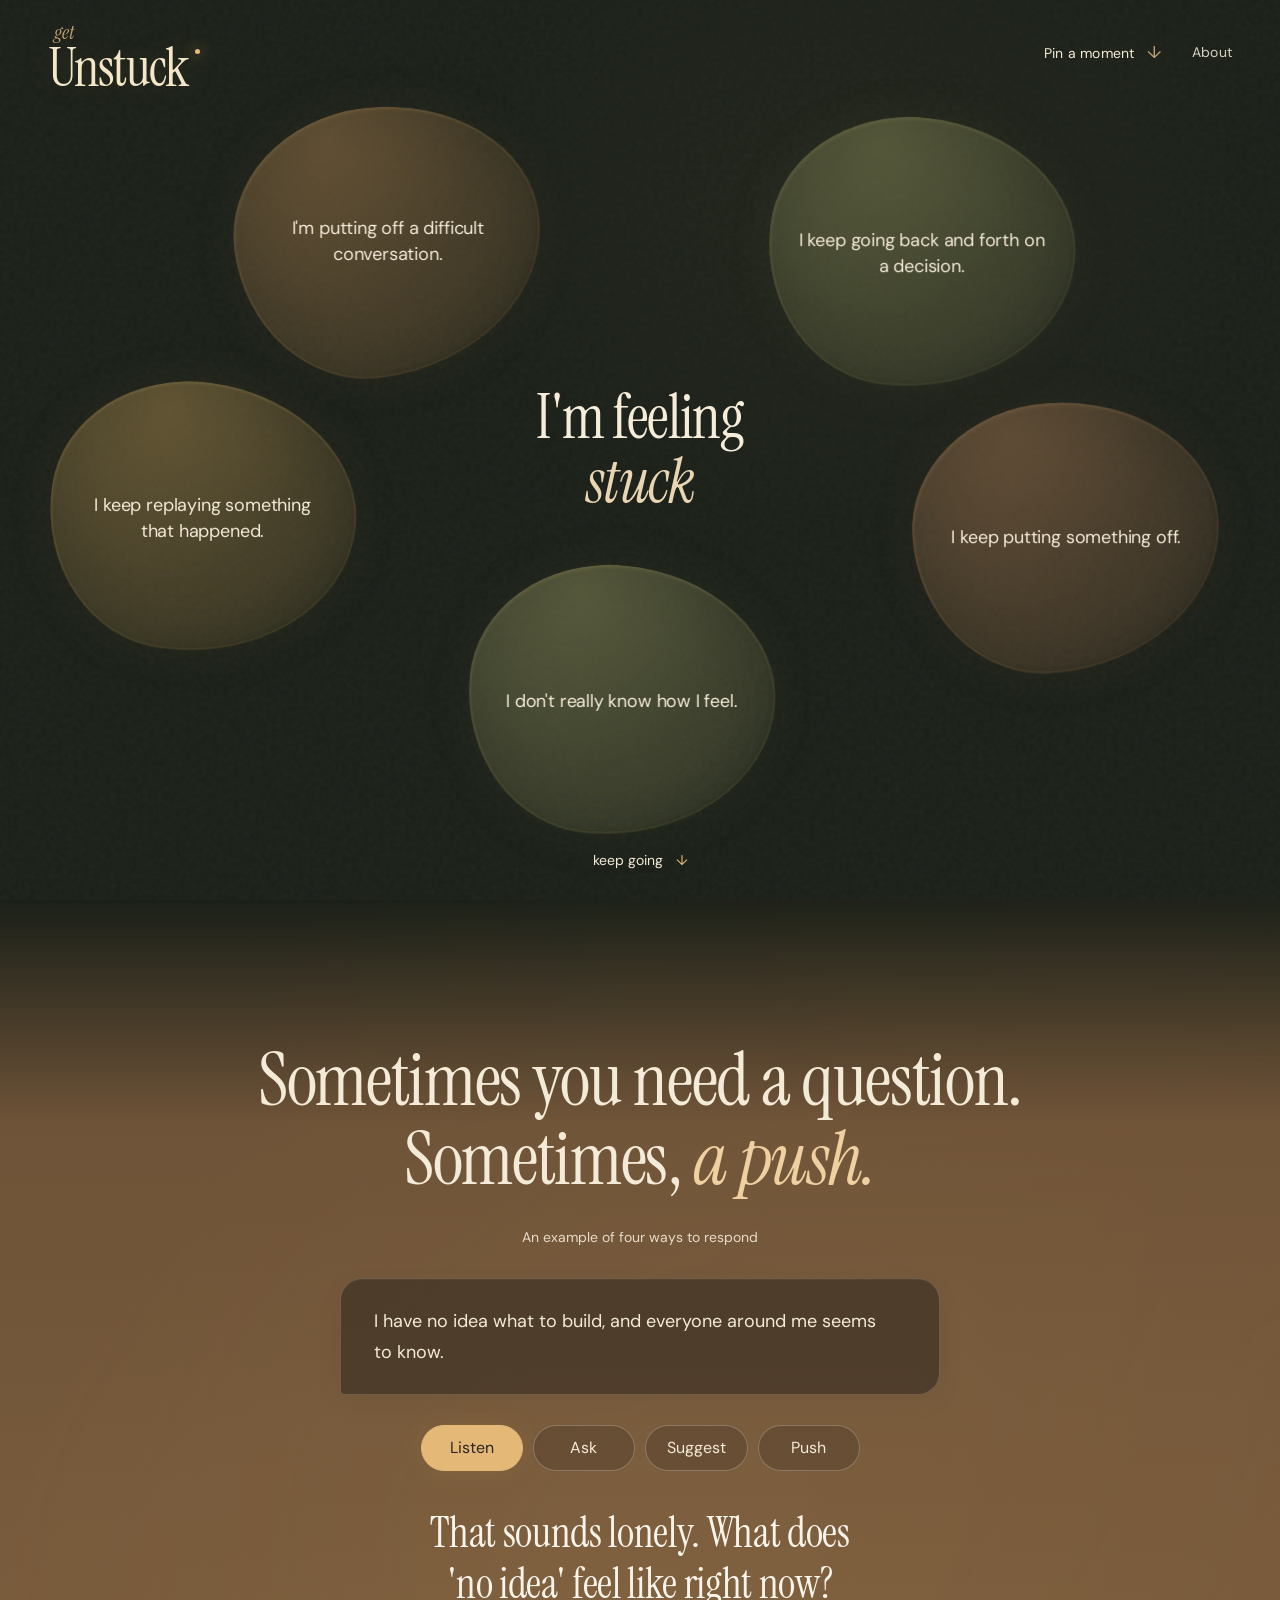
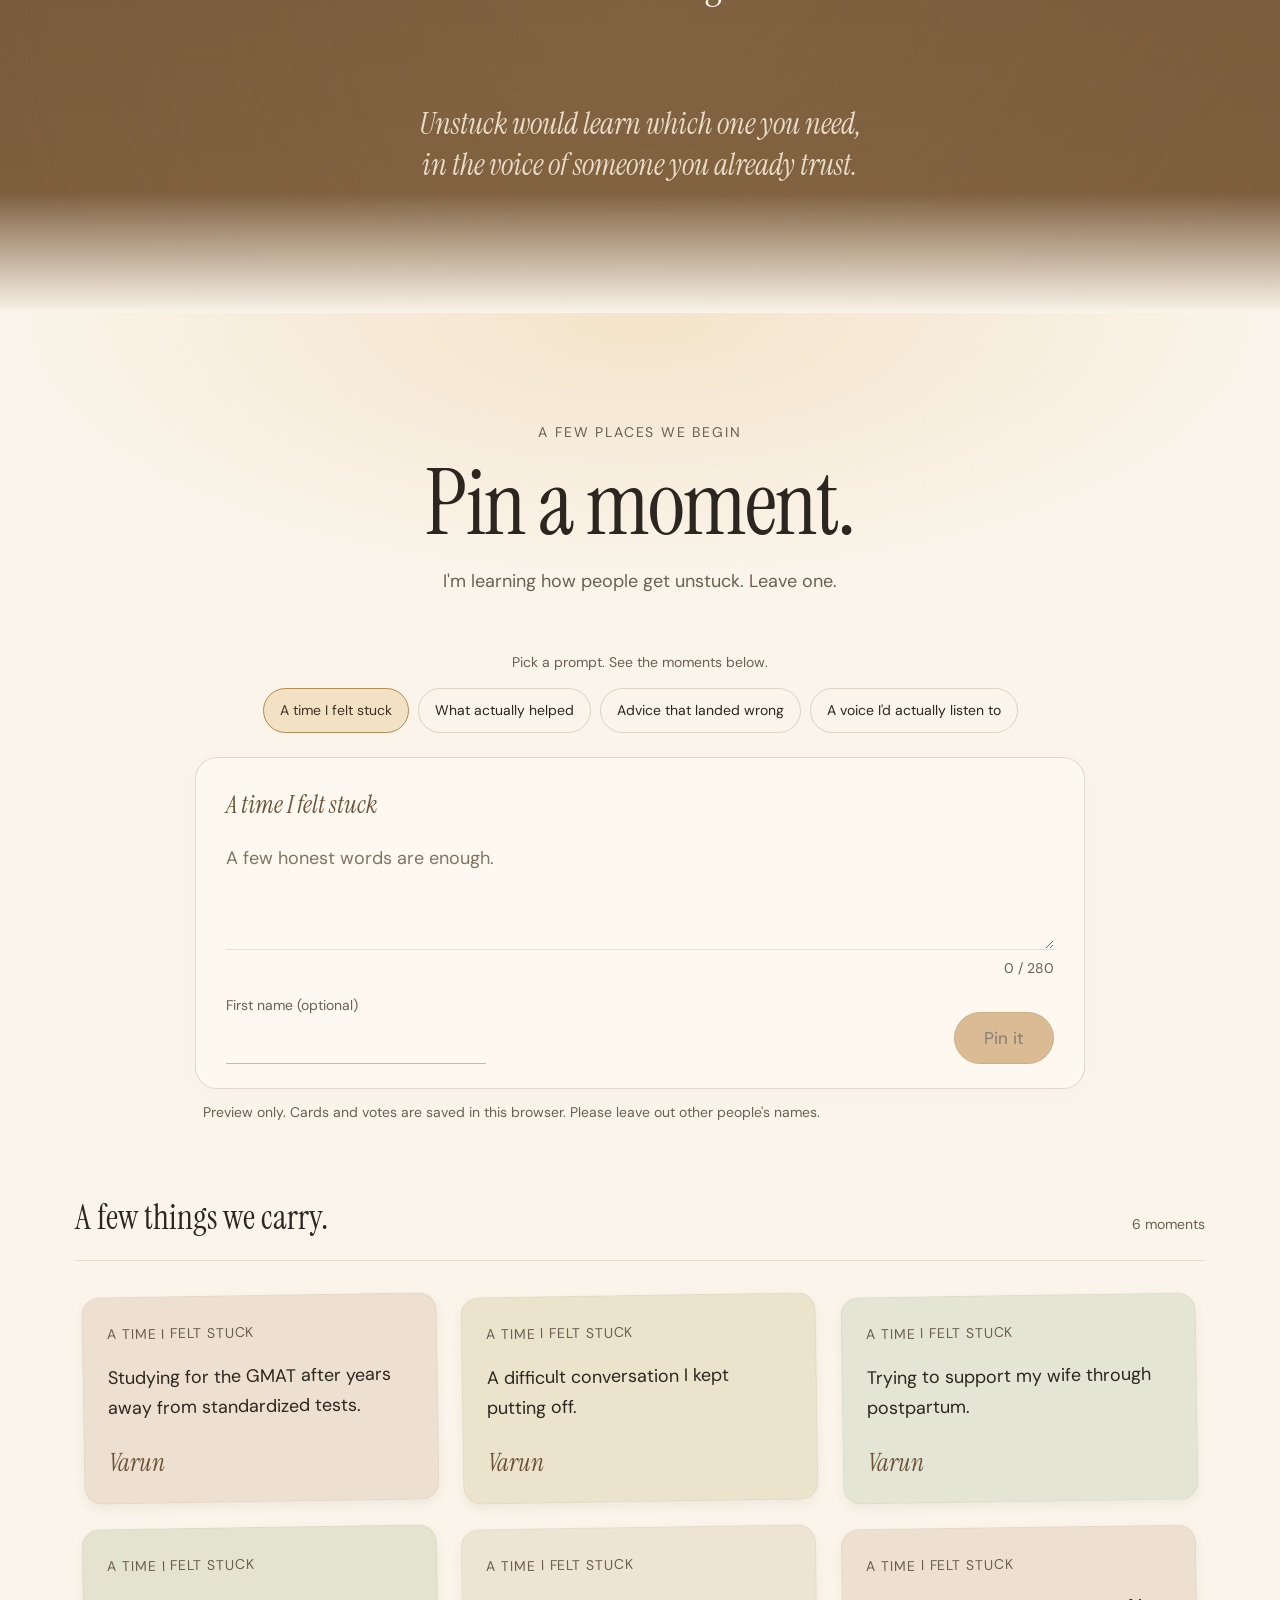
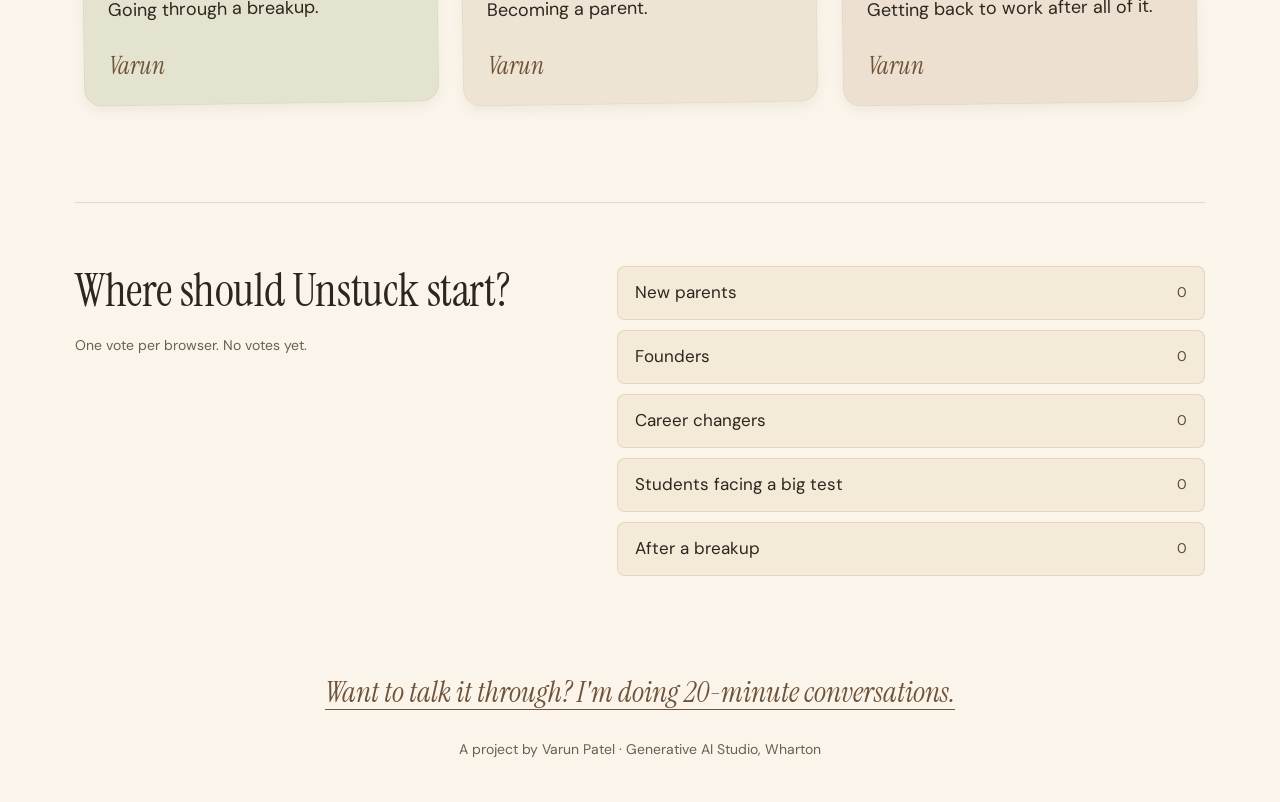
==== dawn.html @ 12c08b94 "Add Dawn homepage and side-by-side comparison" ====
<!doctype html>
<html lang="en">
<head>
  <meta charset="UTF-8">
  <meta name="viewport" content="width=device-width, initial-scale=1.0">
  <meta name="theme-color" content="#1b2019">
  <meta name="description" content="A little room to understand what feels stuck, and find a place to begin.">
  <title>Unstuck · Dawn</title>
  <link rel="icon" href="./assets/mark.svg" type="image/svg+xml">
  <link rel="stylesheet" href="./assets/fonts.css">
  <link rel="stylesheet" href="./style.css">
  <link rel="stylesheet" href="./experience.css">
  <link rel="stylesheet" href="./dawn.css?v=dawn-1">
  <link rel="stylesheet" href="./dawn-demo.css?v=dawn-1">
  <link rel="stylesheet" href="./board.css?v=dawn-1">
</head>
<body data-design="dawn" data-view="home">
  <div class="atmosphere" aria-hidden="true"><div class="ambient-light"></div><div class="grain"></div></div>
  <a class="skip-link" href="#main">Skip to the choices</a>
  <header class="masthead">
    <a href="#" class="wordmark" aria-label="Get Unstuck, back to the beginning">
      <span class="brand-get">get</span><span class="brand-name">Unstuck<span class="brand-spark" aria-hidden="true"></span></span>
    </a>
    <div class="header-links"><button class="about-link pin-link" data-scroll-board>Pin a moment <span aria-hidden="true">↓</span></button><button class="about-link" id="about-open">About</button></div>
  </header>
  <main id="main" tabindex="-1"></main>
  <div class="dawn-below">
    <section id="sometimes" class="dawn-demo" aria-label="Four ways to find a way forward"></section>
    <section id="board" class="moment-board" aria-label="Pin a moment"></section>
  </div>
  <dialog id="about-dialog" class="about-dialog" aria-labelledby="about-title">
    <button class="close-dialog" id="about-close" aria-label="Close about this space">×</button>
    <p class="eyebrow">ABOUT THIS SPACE</p>
    <h2 id="about-title">You can begin<br><em>where you are.</em></h2>
    <p>Unstuck is an early exploration of how a few thoughtful questions might help us understand what feels difficult and find a way into it.</p>
    <p>This is a sketch of the feeling. The real version would be a conversation. Your private reflection stays in this tab unless you download it. The board explains where a moment will be saved before you pin it.</p>
    <p class="about-credit">A project by Varun Patel<br><span>Generative AI Studio · Wharton</span></p>
    <button class="text-button" id="about-return">Back to the space <span aria-hidden="true">↗</span></button>
  </dialog>
  <div id="toast" class="toast" role="status"></div>
  <script type="module" src="./app.js?v=dawn-1"></script>
  <script type="module" src="./dawn.js?v=dawn-1"></script>
</body>
</html>
---- assets/fonts.css ----
@font-face {
  font-family: 'DM Sans';
  font-style: normal;
  font-weight: 400;
  font-display: swap;
  src: url(./dm-sans-regular.ttf) format('truetype');
}
@font-face {
  font-family: 'DM Sans';
  font-style: normal;
  font-weight: 500;
  font-display: swap;
  src: url(./dm-sans-medium.ttf) format('truetype');
}
@font-face {
  font-family: 'Instrument Serif';
  font-style: italic;
  font-weight: 400;
  font-display: swap;
  src: url(./instrument-serif-italic.ttf) format('truetype');
}
@font-face {
  font-family: 'Instrument Serif';
  font-style: normal;
  font-weight: 400;
  font-display: swap;
  src: url(./instrument-serif-regular.ttf) format('truetype');
}
---- style.css ----
:root{color-scheme:dark;--night:#20251d;--ivory:#f4ecda;--muted:#b8b7a4;--bronze:#c2a173;--serif:'Instrument Serif',Georgia,serif;--sans:'DM Sans',sans-serif;--ease:cubic-bezier(.2,.75,.25,1)}
*{box-sizing:border-box}html{min-width:320px;background:var(--night);scroll-behavior:smooth}body{margin:0;color:var(--ivory);font-family:var(--sans);font-weight:400;min-height:100svh;overflow-x:hidden}button,a,textarea{-webkit-tap-highlight-color:transparent}button,textarea{font:inherit}button,a{touch-action:manipulation}button{color:inherit;cursor:pointer}button:focus-visible,a:focus-visible{outline:2px solid #e8c495;outline-offset:8px}a{color:inherit}button{border:0}button:disabled{cursor:wait}.atmosphere{position:fixed;inset:0;pointer-events:none;z-index:-1;background:radial-gradient(ellipse at 49% 45%,#343a2b66,transparent 63%),radial-gradient(ellipse at 0% 100%,#57402833,transparent 58%),linear-gradient(145deg,#252a20,#1d221c 60%,#252b20)}.ambient-light{position:absolute;inset:-10%;background:radial-gradient(ellipse at 64% 28%,#b9956020,transparent 29%);animation:ambient-drift 38s ease-in-out infinite alternate}.grain{position:absolute;inset:0;opacity:.07;background-image:url("data:image/svg+xml,%3Csvg viewBox='0 0 180 180' xmlns='http://www.w3.org/2000/svg'%3E%3Cfilter id='n'%3E%3CfeTurbulence type='fractalNoise' baseFrequency='.93' numOctaves='3' stitchTiles='stitch'/%3E%3C/filter%3E%3Cpath fill='%23fff' filter='url(%23n)' opacity='.6' d='M0 0h180v180H0z'/%3E%3C/svg%3E");mix-blend-mode:soft-light}.masthead{height:125px;padding:24px 48px 0;display:flex;align-items:flex-start;justify-content:space-between;position:relative;z-index:5}.wordmark{text-decoration:none;display:inline-flex;flex-direction:column;align-items:flex-start;position:relative}.brand-get{font:italic 20px/.8 var(--serif);color:var(--bronze);margin:0 0 0 6px}.brand-name{font:400 54px/1.05 var(--serif);letter-spacing:-1.6px;color:#f4e7c9;text-shadow:0 0 35px #d6ad5133;position:relative}.brand-spark{width:5px;height:5px;background:#e1bd7e;position:absolute;top:9px;right:-12px;border-radius:50%;box-shadow:0 0 14px 4px #d9ac4933}.about-link{background:none;font-size:12px;letter-spacing:.015em;color:var(--muted);padding:17px 0 10px}.about-link span{font-size:17px;margin-left:14px;color:var(--bronze)}.about-link:hover{color:var(--ivory)}#main{outline:none;min-height:calc(100svh - 194px)}.constellation{max-width:1370px;margin:-24px auto 0;position:relative;height:calc(100svh - 190px);min-height:595px;max-height:880px;isolation:isolate}.center-thought{position:absolute;top:48%;left:50%;transform:translate(-50%,-50%);text-align:center;z-index:0;pointer-events:none;width:36%;max-width:440px}.center-thought h1{font:400 clamp(44px,4.8vw,76px)/1.03 var(--serif);letter-spacing:-1.3px;margin:0;color:#f5ecda}.center-thought h1 em{font-weight:400;color:#ead5b3}.because{font:italic 25px/1.4 var(--serif);color:var(--bronze);margin:17px 0 0}.scene-helper{font-size:11px;letter-spacing:.03em;color:var(--muted);text-align:center;margin:12px 0 18px}.orb-wrap{position:absolute;transform:translate(-50%,-50%);z-index:1;width:var(--w);height:var(--h)}.orb-wrap:nth-of-type(2){--x:28%;--y:17%;--w:265px;--h:201px;--tone:128,100,64;--delay:-3s;--duration:27s;--tilt:-7deg}.orb-wrap:nth-of-type(3){--x:76%;--y:20%;--w:282px;--h:213px;--tone:108,110,72;--delay:-13s;--duration:31s;--tilt:6deg}.orb-wrap:nth-of-type(4){--x:84%;--y:67%;--w:252px;--h:203px;--tone:126,96,67;--delay:-18s;--duration:25s;--tilt:-4deg}.orb-wrap:nth-of-type(5){--x:52%;--y:87%;--w:289px;--h:204px;--tone:112,113,75;--delay:-9s;--duration:29s;--tilt:5deg}.orb-wrap:nth-of-type(6){--x:16%;--y:64%;--w:278px;--h:225px;--tone:129,108,64;--delay:-21s;--duration:33s;--tilt:8deg}.orb-wrap{left:var(--x);top:var(--y)}.orb-drift{width:100%;height:100%;animation:cell-drift var(--duration,28s) ease-in-out var(--delay,0s) infinite alternate;will-change:transform}.orb-button{position:relative;display:flex;align-items:center;justify-content:center;width:100%;height:100%;padding:29px 29px;background:transparent;isolation:isolate;text-align:center;transition:transform .65s var(--ease)}.orb-skin,.orb-aura,.orb-line{position:absolute;inset:0;z-index:-1;pointer-events:none;border-radius:47% 53% 58% 42% / 46% 47% 53% 54%;transform:rotate(var(--tilt,0deg));animation:cell-morph 22s ease-in-out var(--delay,0s) infinite alternate}.orb-skin{background:radial-gradient(ellipse at 34% 12%,rgba(var(--tone),.5),rgba(var(--tone),.15) 53%,rgba(var(--tone),.1) 78%),linear-gradient(135deg,rgba(var(--tone),.34),rgba(var(--tone),.08));box-shadow:inset 1px 2px 4px #e8ca851e,inset -2px -2px 5px #05090425;transition:background .6s,box-shadow .6s}.orb-line{border:1px solid rgba(var(--tone),.52);opacity:.55;inset:1px;filter:drop-shadow(0 0 3px #d4b87925);transition:opacity .6s,border-color .6s}.orb-aura{inset:5%;background:rgba(var(--tone),.35);filter:blur(29px);opacity:.55;transition:opacity .7s,transform .7s}.orb-copy{width:100%;display:flex;flex-direction:column;align-items:center}.orb-title{font-size:17px;line-height:1.48;letter-spacing:-.18px;max-width:235px;transition:color .4s}.orb-description{display:grid;grid-template-rows:0fr;opacity:0;transition:grid-template-rows .55s var(--ease),opacity .5s,margin .55s;margin-top:0;color:#e2d3b7;font-size:11px;line-height:1.55;max-width:230px}.orb-description>span{overflow:hidden}.orb-description .detail-line{display:block}.orb-description .explore-cue{display:block;color:#e6c392;margin-top:10px;font-size:10px;letter-spacing:.08em}.orb-wrap:has(.orb-button:hover),.orb-wrap:has(.orb-button:focus-visible),.orb-wrap.is-preview{z-index:3}.orb-button:hover,.orb-button:focus-visible,.is-preview .orb-button{transform:scale(1.1)}.orb-button:hover .orb-skin,.orb-button:focus-visible .orb-skin,.is-preview .orb-skin{box-shadow:inset 1px 2px 8px #ebc7892b,0 0 70px 0 rgba(var(--tone),.18);background:radial-gradient(ellipse at 35% 0%,rgba(var(--tone),.65),rgba(var(--tone),.26) 65%)}.orb-button:hover .orb-line,.orb-button:focus-visible .orb-line,.is-preview .orb-line{opacity:.95;border-color:#c7a16e77}.orb-button:hover .orb-aura,.orb-button:focus-visible .orb-aura,.is-preview .orb-aura{opacity:.85;transform:scale(1.1)}.orb-button:hover .orb-description,.orb-button:focus-visible .orb-description,.is-preview .orb-description{grid-template-rows:1fr;opacity:1;margin-top:12px}.orb-button:focus-visible{outline:none}.orb-button:focus-visible .orb-line{border-color:#f6d9a0;border-width:2px}.quiet-footer{padding:21px 48px 24px;display:flex;align-items:center;justify-content:space-between;gap:20px;color:var(--muted);font-size:10px;position:relative;z-index:2}.footer-note{font-family:var(--serif);font-style:italic;font-size:17px;margin:0;color:#c7c2ad}.footer-index{font-size:9px;letter-spacing:.17em;opacity:.7}.motion-control{background:none;display:inline-flex;align-items:center;gap:11px;font-size:10px;padding:7px 0;color:var(--muted)}.motion-mark{display:flex;gap:3px;width:12px;align-items:center;justify-content:center}.motion-mark i{height:9px;width:1px;background:var(--bronze)}.is-still .motion-mark i:first-child{width:9px;height:9px;border:1px solid var(--bronze);background:none;border-radius:50%}.is-still .motion-mark i:last-child{display:none}.is-still .orb-drift,.is-still .orb-skin,.is-still .orb-aura,.is-still .orb-line,.is-still .ambient-light{animation-play-state:paused}.view-enter{animation:view-enter .85s var(--ease) both}.view-leave{opacity:0;transform:translateY(-6px);transition:opacity .2s,transform .2s}.journey{width:min(1050px,calc(100% - 80px));margin:25px auto 0;min-height:calc(100svh - 229px);position:relative}.journey-nav{display:flex;align-items:center;justify-content:space-between;gap:20px;margin-bottom:45px}.back-button{background:none;color:var(--muted);font-size:12px;padding:10px 0}.back-button span{color:var(--bronze);margin-right:12px}.journey-count{font-size:10px;color:#b9b39e;letter-spacing:.14em}.journey-heading{text-align:center;max-width:780px;margin:0 auto}.eyebrow{font-size:10px;letter-spacing:.13em;text-transform:uppercase;color:var(--bronze);line-height:1.8;margin:0 0 22px}.journey-heading h1,.reflection-heading h1,.result h1{font:400 clamp(38px,4.7vw,66px)/1.08 var(--serif);letter-spacing:-.5px;margin:0;outline:none}.journey-heading h1:focus,.reflection-heading h1:focus,.result h1:focus{outline:none}.path-echo{font-size:12px;color:var(--muted);margin:18px auto 0;line-height:1.65}.branch-options{display:flex;align-items:center;justify-content:center;gap:46px;margin:66px auto 35px}.branch-orb{width:245px;height:210px;flex-shrink:0;--tone:123,105,68;--duration:27s;--tilt:-5deg;--delay:-8s}.branch-orb:nth-child(2){--tone:99,108,71;--tilt:7deg;--delay:-17s;margin-top:38px}.branch-orb:nth-child(3){--tone:130,98,65;--tilt:4deg;--delay:-24s}.branch-orb .orb-title{font-size:17px;max-width:185px}.branch-orb .orb-description{font-size:11px}.write-instead{text-align:center;margin:45px 0 30px}.text-button{background:none;padding:10px 0;color:#d4c4a8;font-size:12px;border-bottom:1px solid #b297672f;line-height:1.5}.text-button span{margin-left:15px;color:var(--bronze)}.text-button:hover{color:var(--ivory);border-color:#b2976780}.reflection{width:min(780px,calc(100% - 80px));margin:25px auto 0;min-height:calc(100svh - 229px)}.reflection-heading h1{font-size:clamp(38px,4vw,56px)}.reflection-heading .eyebrow{margin-bottom:17px}.reflection-card{margin-top:38px;position:relative}.reflection-card:before{content:'';position:absolute;top:-20px;left:-40px;right:-40px;bottom:-20px;z-index:-1;background:radial-gradient(ellipse,#82704a13,transparent 70%);pointer-events:none}textarea{display:block;resize:vertical;width:100%;min-height:155px;max-height:450px;border:0;border-bottom:1px solid #a59c754d;background:transparent;color:var(--ivory);font-size:17px;line-height:1.8;padding:22px 0;outline:none;transition:border-color .3s}textarea::placeholder{color:#9c9e8c}textarea:focus{border-color:var(--bronze)}.writing-footnote{display:flex;justify-content:space-between;gap:20px;font-size:10px;letter-spacing:.015em;color:var(--muted);margin-top:13px}.reflection-actions{display:flex;align-items:center;justify-content:space-between;margin-top:40px;gap:25px}.primary-button{font-size:12px;border-radius:30px;padding:17px 26px;background:#d9c19b;color:#24291f;border:1px solid #e0caa3;transition:background .25s,transform .3s}.primary-button span{margin-left:24px}.primary-button:hover{background:#efdab8;transform:translateY(-2px)}.result{width:min(810px,calc(100% - 80px));margin:25px auto 0;min-height:calc(100svh - 229px)}.result-intro{font-size:15px;line-height:1.8;color:#d0ccba;max-width:680px;margin:24px 0 0}.exercise-list{list-style:none;padding:0;margin:36px 0}.exercise-list li{display:flex;align-items:baseline;gap:23px;border-top:1px solid #a49b7129;padding:21px 0;font-size:16px;line-height:1.7}.exercise-list li:last-child{border-bottom:1px solid #a49b7129}.exercise-list .step-number{color:var(--bronze);font:italic 22px var(--serif);width:20px;flex-shrink:0}.your-words{margin:28px 0;color:var(--muted);font-size:12px}.your-words summary{cursor:pointer;width:max-content}.your-words blockquote{white-space:pre-wrap;overflow-wrap:anywhere;margin:18px 0;padding:0 0 0 20px;border-left:1px solid #ac925e66;color:#ded9c7;font-size:15px;line-height:1.8}.result-actions{display:flex;justify-content:space-between;gap:22px;margin:30px 0}.result-mark{position:absolute;pointer-events:none;z-index:-1;width:250px;height:250px;right:9vw;top:130px;background:radial-gradient(ellipse,#a286491c,transparent 68%);filter:blur(12px)}.about-dialog{width:min(560px,calc(100vw - 36px));border:1px solid #aaa0783d;border-radius:4px;background:#292f24;color:var(--ivory);padding:55px;box-shadow:0 30px 100px #0005}.about-dialog::backdrop{background:#10150dd9;backdrop-filter:blur(9px)}.close-dialog{position:absolute;right:22px;top:16px;font-size:27px;color:var(--muted);background:none}.about-dialog h2{font:400 52px/1.04 var(--serif);margin:0 0 25px}.about-dialog h2 em{color:#ddc39c;font-weight:400}.about-dialog>p:not(.eyebrow){font-size:13px;line-height:1.9;color:#c9c9b8}.about-credit{margin:28px 0}.about-credit span{font-size:11px;color:var(--muted)}.toast{position:fixed;bottom:30px;left:50%;transform:translate(-50%,15px);opacity:0;pointer-events:none;padding:13px 21px;border-radius:30px;border:1px solid #aa926c55;background:#31382b;color:var(--ivory);font-size:12px;z-index:30;transition:opacity .3s,transform .3s}.toast.visible{opacity:1;transform:translate(-50%,0)}.skip-link{position:fixed;top:-100px;left:20px;padding:12px;background:var(--ivory);color:var(--night);z-index:50}.skip-link:focus{top:10px}
@keyframes cell-drift{0%{transform:translate(-4px,3px) rotate(-.7deg)}45%{transform:translate(3px,-5px) rotate(.4deg)}100%{transform:translate(5px,4px) rotate(.8deg)}}@keyframes cell-morph{0%{border-radius:47% 53% 58% 42% / 46% 47% 53% 54%}50%{border-radius:54% 46% 49% 51% / 53% 55% 45% 47%}100%{border-radius:49% 51% 43% 57% / 58% 46% 54% 42%}}@keyframes ambient-drift{to{transform:translate(-5%,6%)}}@keyframes view-enter{from{opacity:0;transform:translateY(13px)}to{opacity:1;transform:translateY(0)}}
@media(min-width:1550px){.orb-wrap{width:calc(var(--w)*1.12);height:calc(var(--h)*1.12)}.orb-title{font-size:19px}.orb-description{font-size:12px}.masthead{padding:32px 65px 0}.quiet-footer{padding-left:65px;padding-right:65px}}
@media(max-width:1100px) and (min-width:761px){.constellation{min-height:660px;max-width:1000px}.orb-wrap{width:calc(var(--w)*.85);height:calc(var(--h)*.9)}.orb-wrap:nth-of-type(2){--x:27%;--y:15%}.orb-wrap:nth-of-type(3){--x:75%;--y:19%}.orb-wrap:nth-of-type(4){--x:83%;--y:68%}.orb-wrap:nth-of-type(5){--x:50%;--y:88%}.orb-wrap:nth-of-type(6){--x:16%;--y:61%}.orb-title{font-size:15px}.orb-button{padding:22px}.center-thought{width:36%}.branch-options{gap:20px}.branch-orb{width:210px;height:200px}.branch-orb .orb-title{font-size:15px}}
@media(max-width:760px){.masthead{height:124px;padding:22px 25px 0}.brand-name{font-size:48px}.about-link{font-size:10px;padding-top:12px}.about-link span{margin-left:7px}.brand-get{font-size:18px}.constellation{height:auto;min-height:0;max-height:none;margin:13px auto 0;padding:0 20px 14px;display:flex;flex-direction:column;align-items:center;gap:20px;max-width:500px}.center-thought{position:relative;left:auto;top:auto;transform:none;width:100%;max-width:none;margin:2px 0 33px}.center-thought h1{font-size:52px;line-height:1.08}.center-thought h1 br{display:none}.center-thought h1 em{display:block}.because{font-size:22px;margin-top:12px}.orb-wrap{position:relative;left:auto;top:auto;transform:none;width:255px!important;height:185px!important;flex-shrink:0}.orb-wrap:nth-of-type(even){align-self:flex-start;margin-left:3%}.orb-wrap:nth-of-type(odd){align-self:flex-end;margin-right:3%}.orb-wrap:nth-of-type(3),.orb-wrap:nth-of-type(5){margin-top:-9px}.orb-title{font-size:16px}.orb-button{padding:25px 30px}.orb-button:hover{transform:none}.orb-button:focus-visible,.is-preview .orb-button{transform:scale(1.05)}.orb-description{font-size:11px}.scene-helper{margin:21px 0 10px}.quiet-footer{padding:28px 25px 30px;flex-wrap:wrap;font-size:10px}.footer-index{display:none}.footer-note{font-size:15px}.journey,.reflection,.result{width:calc(100% - 48px);margin:5px auto 0;min-height:calc(100svh - 218px)}.journey-nav{margin-bottom:34px}.back-button{font-size:11px}.journey-count{font-size:9px}.eyebrow{font-size:9px;letter-spacing:.1em;margin-bottom:17px}.journey-heading h1{font-size:43px}.path-echo{font-size:11px;max-width:270px}.branch-options{flex-direction:column;gap:22px;margin:41px auto 25px;max-width:400px}.branch-orb{width:255px;height:190px;align-self:flex-start}.branch-orb:nth-child(2){align-self:flex-end;margin-top:0}.branch-orb:nth-child(3){align-self:flex-start}.branch-orb .orb-title{font-size:16px}.write-instead{margin-top:32px}.reflection-heading h1,.result h1{font-size:43px}.reflection-card{margin-top:22px}textarea{font-size:16px;min-height:190px}.writing-footnote{font-size:9px;line-height:1.6}.reflection-actions{flex-direction:column-reverse;align-items:stretch;gap:14px;margin-top:27px}.primary-button{padding:17px 24px}.reflection-actions .text-button{align-self:center}.result-intro{font-size:14px;line-height:1.8}.exercise-list li{font-size:14px;gap:18px}.result-actions{flex-direction:column;align-items:stretch}.result-actions .text-button{align-self:center}.about-dialog{padding:45px 30px 30px}.about-dialog h2{font-size:46px}}
.journey-heading h1,.reflection-heading h1,.result h1{text-wrap:balance}
@media(min-width:1101px) and (max-height:800px){.masthead{height:96px}.constellation{height:calc(100svh - 174px);min-height:510px}.quiet-footer{padding-top:12px;padding-bottom:15px}.scene-helper{margin:7px 0 8px}.journey-nav{margin-bottom:28px}.journey-heading h1{font-size:54px}.branch-options{margin-top:39px;margin-bottom:20px}.branch-orb{height:185px}.write-instead{margin-top:28px}}
@media(prefers-reduced-motion:reduce){*,*::before,*::after{animation:none!important;transition:none!important;scroll-behavior:auto!important}.orb-button:hover,.orb-button:focus-visible,.is-preview .orb-button{transform:none}.ambient-light{display:none}}

/* The opening composition shares the viewport's exact center. */
body.is-home #main{min-height:100svh}
body.is-home .masthead{position:absolute;inset:0 0 auto;height:auto;pointer-events:none}
body.is-home .masthead>*{pointer-events:auto}
.home-scene .constellation{width:100%;max-width:none;height:100svh;min-height:540px;max-height:none;margin:0}
.home-scene .center-thought{left:50%;top:50%;width:34%;max-width:440px}
.home-scene .center-thought h1{margin:0;line-height:1.04}
.home-scene .orb-wrap{left:50%;top:50%;width:clamp(250px,24vw,380px);height:clamp(190px,30svh,290px);will-change:transform}
.home-scene .orb-drift{animation:none}
.home-scene .orb-title{font-size:clamp(17px,1.35vw,21px);max-width:275px;line-height:1.45}
.home-scene .orb-description{font-size:12px;max-width:265px}
.home-scene .orb-button{padding:30px}
.home-scene .orb-button:hover,.home-scene .orb-button:focus-visible,.home-scene .is-preview .orb-button{transform:scale(1.07)}
.orbit-engaged .orb-skin,.orbit-engaged .orb-line,.orbit-engaged .orb-aura{animation-play-state:paused}
@media(min-width:761px) and (max-width:1000px){
  .home-scene .orb-wrap{width:240px;height:190px}
  .home-scene .center-thought h1{font-size:48px}
  .home-scene .orb-title{font-size:16px}
  .home-scene .orb-button{padding:24px}
  .home-scene .orb-description{font-size:11px}
}
@media(max-width:760px){
  body.is-home .masthead{position:relative;height:124px}
  body.is-home #main{min-height:calc(100svh - 124px)}
  .home-scene .constellation{height:auto;min-height:0;margin:14px auto 0;padding:0 24px 35px;gap:28px}
  .home-scene .center-thought{left:auto;top:auto;transform:none;width:100%;max-width:none;margin:0 0 20px}
  .home-scene .orb-wrap{left:auto;top:auto;width:min(290px,calc(100vw - 70px))!important;height:220px!important;margin:0!important}
  .home-scene .orb-title{font-size:17px}
  .home-scene .orb-button:hover{transform:none}
  .home-scene .orb-button:focus-visible,.home-scene .is-preview .orb-button{transform:scale(1.04)}
}
@media(prefers-reduced-motion:reduce){
  .home-scene .orb-button:hover,.home-scene .orb-button:focus-visible,.home-scene .is-preview .orb-button{transform:none}
}
---- experience.css ----
/* A cell keeps its own surface as the visitor moves into it. */
#main{position:relative;z-index:2}
.cell-portal{position:fixed;z-index:3;pointer-events:none;border:1px solid #c6a37360;transform-origin:center;will-change:left,top,width,height,border-radius,transform;box-sizing:border-box}

/* Supporting copy lives below the label, outside its layout flow. */
.orb-copy{position:absolute;left:10%;top:50%;width:80%;transform:translateY(-50%);display:block}
.orb-title{display:block;width:100%;margin:0 auto}
.orb-description,.home-scene .orb-description{position:absolute;top:calc(100% + 12px);left:50%;width:100%;transform:translateX(-50%);margin:0!important;pointer-events:none;grid-template-rows:1fr;transition:opacity .5s ease;visibility:hidden}
.orb-description .explore-cue{margin-top:8px;font-size:9px;letter-spacing:.08em}
.orb-button:is(:hover,:focus-visible) .orb-description,.is-preview .orb-description{visibility:visible;opacity:1}
.home-scene .orb-button:hover,.home-scene .orb-button:focus-visible,.home-scene .is-preview .orb-button,.orb-button:hover,.orb-button:focus-visible,.is-preview .orb-button{transform:none}
.orb-skin,.orb-line,.orb-aura{transition:transform .8s var(--ease),box-shadow .8s,opacity .7s,border-color .7s}
.orb-rim{position:absolute;inset:0;z-index:-1;pointer-events:none;padding:1.6px;border-radius:47% 53% 58% 42% / 46% 47% 53% 54%;background:conic-gradient(from -76deg,transparent 0 4%,#f3d49c 10%,#b39162 19%,transparent 25% 100%);mask:linear-gradient(#000 0 0) content-box,linear-gradient(#000 0 0);mask-composite:exclude;opacity:0;transform:rotate(var(--tilt,0deg));transition:transform .8s var(--ease),opacity .8s;animation:cell-morph 22s ease-in-out var(--delay,0s) infinite alternate}
.orb-button:is(:hover,:focus-visible) :is(.orb-skin,.orb-line,.orb-rim),.is-preview :is(.orb-skin,.orb-line,.orb-rim){transform:translateY(5%) rotate(var(--tilt,0deg)) scale(1.07,1.18);animation-play-state:paused}
.orb-button:is(:hover,:focus-visible) .orb-rim,.is-preview .orb-rim{opacity:.95}
.orbit-engaged .orb-rim,.branch-orb:has(.orb-button:is(:hover,:focus-visible)) .orb-drift,.branch-orb.is-preview .orb-drift{animation-play-state:paused}
.branch-orb:has(.orb-button:is(:hover,:focus-visible)),.branch-orb.is-preview{position:relative;z-index:3}

.space-layout{width:min(1160px,calc(100% - 80px));margin:3px auto 48px;padding-bottom:10px}
.space-nav{display:flex;justify-content:space-between;align-items:center;gap:24px;min-height:38px;margin:0 20px 16px}
.space-nav .back-button{font-size:12px;line-height:1.5;max-width:100%;text-align:left;padding:10px 0}
.space-nav .back-button:last-child:not(:first-child){text-align:right}
.space-shell{position:relative;isolation:isolate;min-height:560px;padding:65px 80px 64px;display:flex;align-items:center;justify-content:center}
.space-surface{position:absolute;inset:0;z-index:-1;pointer-events:none;border-radius:43% 57% 49% 51% / 36% 44% 56% 64%;border:1px solid rgba(var(--tone),.63);background:radial-gradient(ellipse at 32% 6%,rgba(var(--tone),.29),rgba(var(--tone),.12) 45%,rgba(var(--tone),.04) 76%),linear-gradient(135deg,rgba(var(--tone),.17),rgba(var(--tone),.06));box-shadow:inset 1px 2px 6px #efd4a00d,0 0 100px rgba(var(--tone),.07)}
.space-surface:after{content:'';position:absolute;inset:-1px;border-radius:inherit;pointer-events:none;padding:1px;background:conic-gradient(from -71deg,transparent 0 3%,#ddbc8370 10%,transparent 20% 100%);mask:linear-gradient(#000 0 0) content-box,linear-gradient(#000 0 0);mask-composite:exclude}
.space-content{position:relative;width:100%;max-width:940px}
.space-layout .path-echo{font-size:12px;line-height:1.6;letter-spacing:.005em;color:#d3c4a7;margin:0 auto 20px;max-width:520px}
.space-layout h1{font:400 clamp(38px,4vw,60px)/1.09 var(--serif);letter-spacing:-.6px;color:var(--ivory);margin:0;text-wrap:balance;outline:none}
.space-layout .journey-heading{max-width:720px;margin:0 auto;text-align:center}
.space-layout .branch-options{gap:32px;margin:40px auto 25px;justify-content:center;align-items:center;max-width:none}
.space-layout .branch-orb{width:225px;height:175px;flex-shrink:0;--tone:inherit}
.space-layout .branch-orb .orb-title{font-size:17px;max-width:190px;line-height:1.45}
.space-layout .branch-orb .orb-description{font-size:11px;line-height:1.5}
.space-layout .branch-orb .orb-copy{top:42%;left:12%;width:76%}
.space-layout .branch-orb .orb-skin{background:radial-gradient(ellipse at 30% 12%,rgba(var(--tone),.24),rgba(var(--tone),.09) 62%);box-shadow:inset 1px 1px 4px #e3c79712}
.space-layout .branch-orb .orb-line{opacity:.35}
.space-layout .write-instead{margin:38px 0 0;text-align:center}
.space-layout .text-button{font-size:12px;line-height:1.6}
.space-writing .space-shell,.space-result .space-shell{padding:70px 100px 75px}
.space-writing .space-content,.space-result .space-content{max-width:690px}
.space-writing .reflection-heading{text-align:left}
.space-writing .path-echo{margin-left:0}
.space-writing h1{font-size:clamp(35px,3.4vw,49px);line-height:1.14}
.space-writing .reflection-card{margin-top:25px}
.space-writing textarea{min-height:135px;max-height:450px;padding-top:14px;font-size:16px;line-height:1.85}
.space-writing .reflection-actions{margin-top:32px}
.space-result h1{font-size:clamp(38px,4vw,56px)}
.space-result .result-intro{font-size:14px;line-height:1.8;margin-top:20px}
.space-result .exercise-list{margin:26px 0}
.space-result .exercise-list li{font-size:15px;padding:17px 0}
.space-result .result-actions{margin-bottom:0}
@media(min-width:761px) and (max-width:1100px){
  .space-layout{width:calc(100% - 48px)}
  .space-shell{padding:55px 32px 54px;min-height:500px}
  .space-layout .branch-options{gap:15px}
  .space-layout .branch-orb{width:195px;height:175px}
  .space-layout .branch-orb .orb-title{font-size:15px}
  .space-layout .journey-heading{max-width:610px}
  .space-writing .space-shell,.space-result .space-shell{padding:65px 70px}
}
@media(max-width:760px){
  .home-scene .orb-copy{top:46%}
  .space-layout{width:calc(100% - 28px);margin:0 auto 30px}
  .space-nav{margin:0 11px 20px;align-items:flex-start;gap:16px}
  .space-nav .back-button{font-size:11px}
  .space-nav .back-button span{margin-right:7px}
  .space-shell{padding:48px 24px 50px;min-height:0}
  .space-surface{border-radius:46% 54% 45% 55% / 12% 14% 18% 16%}
  .space-layout .path-echo{font-size:11px;margin-bottom:20px;max-width:240px}
  .space-layout h1{font-size:38px;line-height:1.12}
  .space-layout .branch-options{gap:36px;flex-direction:column;margin:38px auto 20px}
  .space-layout .branch-orb{width:235px;height:185px;align-self:center;margin:0}
  .space-layout .branch-orb .orb-title{font-size:16px}
  .space-layout .branch-orb .orb-copy{top:43%}
  .space-layout .write-instead{max-width:230px;margin:44px auto 0}
  .space-writing .space-shell,.space-result .space-shell{padding:46px 26px 48px}
  .space-writing h1,.space-result h1{font-size:35px}
  .space-writing .reflection-actions{margin-top:26px}
  .space-writing textarea{min-height:155px}
  .space-result .exercise-list li{font-size:14px;gap:16px}
  .space-layout .primary-button{font-size:11px;padding:16px 21px}
}
@media(prefers-reduced-motion:reduce){
  .orb-button:is(:hover,:focus-visible) :is(.orb-skin,.orb-line,.orb-rim),.is-preview :is(.orb-skin,.orb-line,.orb-rim){transform:rotate(var(--tilt,0deg))}
}
---- dawn.css ----
body[data-design="dawn"]{--night:#1b2019;--moss:#2a3124;--olive:#4a4b33;--umber:#6e5338;--amber:#c38d52;--honey:#e4b978;--cream:#f4ead8;--paper:#faf4ea;--ink:#2b261f;--ink-soft:#6b5f50;--lift:0;--dawn:0;--home-progress:0;--heading-scale:1;--sky-color:#1b2019;--grain-opacity:.065;isolation:isolate;background:var(--sky-color);color:var(--cream);font-size:18px;transition:background-color 1.2s ease}
body[data-design="dawn"] .atmosphere{background:radial-gradient(ellipse at 50% 54%,rgba(195,141,82,calc(var(--lift)*.28)),transparent 67%);transition:background 1.2s ease}
body[data-design="dawn"] .ambient-light{opacity:calc(.35 + var(--lift)*.65);transition:opacity 1.2s}
body[data-design="dawn"] .grain{opacity:var(--grain-opacity);transition:opacity 1.2s}
body[data-design="dawn"] .header-links{display:flex;align-items:center;gap:30px}
body[data-design="dawn"] .about-link{font-size:14px;color:var(--cream);opacity:.88}
body[data-design="dawn"] .about-link span{margin-left:8px}
body[data-design="dawn"] .pin-link{opacity:1}
body[data-design="dawn"] :is(button,a,input,textarea):focus-visible{outline:2px solid var(--honey);outline-offset:6px}
body[data-design="dawn"] .home-scene{position:relative}
body[data-design="dawn"] .orb-field{position:absolute;inset:0;transform:translateY(calc(var(--home-progress)*-85px)) scale(calc(1 + var(--home-progress)*.12));opacity:calc(1 - var(--home-progress)*1.1);pointer-events:none;will-change:transform,opacity}
body[data-design="dawn"] .orb-field .orb-button{pointer-events:auto}
body[data-design="dawn"] .center-thought{opacity:calc(1 - var(--home-progress)*1.7)}
body[data-design="dawn"] .home-scene .orb-title{font-size:18px;line-height:1.45;color:var(--cream)}
body[data-design="dawn"] .orb-description{font-size:14px;line-height:1.5;color:var(--cream);opacity:0}
body[data-design="dawn"] .orb-button:is(:hover,:focus-visible) .orb-description,body[data-design="dawn"] .is-preview .orb-description{opacity:.9}
body[data-design="dawn"] .orb-wrap{transition:opacity .6s}
body[data-design="dawn"] .constellation:has(.orb-button:is(:hover,:focus-visible),.is-preview) .orb-wrap:not(:has(.orb-button:is(:hover,:focus-visible))):not(.is-preview){opacity:.7}
body[data-design="dawn"] .branch-options:has(.orb-button:is(:hover,:focus-visible),.is-preview) .branch-orb:not(:has(.orb-button:is(:hover,:focus-visible))):not(.is-preview){opacity:.7}
body[data-design="dawn"] .orb-button:is(:hover,:focus-visible),body[data-design="dawn"] .is-preview .orb-button{transform:scale(1.06)}
body[data-design="dawn"] .orb-button:is(:hover,:focus-visible) :is(.orb-skin,.orb-line,.orb-rim),body[data-design="dawn"] .is-preview :is(.orb-skin,.orb-line,.orb-rim){transform:rotate(var(--tilt,0deg))}
body[data-design="dawn"] .orb-button:is(:hover,:focus-visible) .orb-skin,body[data-design="dawn"] .is-preview .orb-skin{filter:brightness(1.15);box-shadow:inset 1px 2px 9px #e4b97838,0 0 65px #e4b97818}
body[data-design="dawn"] .orb-button:is(:hover,:focus-visible) .orb-line{border-color:var(--honey);box-shadow:0 0 14px #e4b97838}
body[data-design="dawn"] .orb-skin{transition:filter .7s,box-shadow .7s,transform .7s}
body[data-design="dawn"] .orb-drift,body[data-design="dawn"] :is(.orb-skin,.orb-rim,.orb-line,.orb-aura){animation-duration:38s}
body[data-design="dawn"] .keep-going{position:absolute;bottom:17px;left:50%;transform:translateX(-50%);background:transparent;color:var(--cream);padding:12px 20px;font-size:14px;line-height:1.4;animation:keep-going-light 5s ease-in-out infinite}
body[data-design="dawn"] .keep-going span{margin-left:9px;color:var(--honey)}
@keyframes keep-going-light{0%,100%{opacity:.8}50%{opacity:1}}
.dawn-bloom{position:fixed;z-index:9;width:min(1200px,160vw);height:min(1200px,160vw);border-radius:50%;pointer-events:none;background:radial-gradient(circle,#f4d19960 0,#e4b97830 24%,#c38d5208 56%,transparent 72%);mix-blend-mode:screen}
body[data-design="dawn"] .space-layout{margin-bottom:70px;min-height:calc(100svh - 150px)}
body[data-design="dawn"] .space-shell{min-height:610px}
body[data-design="dawn"] .space-surface{filter:brightness(calc(1 + var(--lift)*.27));transition:filter 1.2s,box-shadow 1.2s;box-shadow:inset 0 1px 7px #efd4a015,0 0 100px rgba(228,185,120,calc(var(--lift)*.12))}
body[data-design="dawn"] .space-layout h1{font-size:calc(clamp(38px,4vw,60px)*var(--heading-scale));transition:font-size 1.2s}
body[data-design="dawn"] .space-writing h1{font-size:calc(clamp(35px,3.4vw,49px)*var(--heading-scale))}
body[data-design="dawn"] .space-result .space-content:before{content:'';position:absolute;z-index:-1;left:0;right:0;height:400px;top:-125px;pointer-events:none;background:radial-gradient(ellipse,#e4b9784a,transparent 66%);filter:blur(28px)}
body[data-design="dawn"] :is(.space-nav .back-button,.path-echo,.eyebrow,.text-button,.primary-button,.writing-footnote,.your-words,.about-dialog p,.about-credit span,.toast){font-size:14px;line-height:1.6}
body[data-design="dawn"] :is(.path-echo,.eyebrow,.writing-footnote,.space-nav .back-button,.about-dialog p,.about-credit span){color:var(--cream);opacity:.82}
body[data-design="dawn"] .space-layout .path-echo{font-size:14px;max-width:590px}
body[data-design="dawn"] .space-layout .branch-options{gap:30px}
body[data-design="dawn"] .space-layout .branch-orb{width:255px;height:215px}
body[data-design="dawn"] .space-layout .branch-orb .orb-copy{top:39%;left:10%;width:80%}
body[data-design="dawn"] .space-layout .branch-orb .orb-title{font-size:18px;max-width:215px}
body[data-design="dawn"] .space-layout .branch-orb .orb-description{font-size:14px}
body[data-design="dawn"] :is(.result-intro,.space-result .result-intro,textarea,.your-words blockquote){font-size:18px;line-height:1.7}
body[data-design="dawn"] .space-result .space-shell{padding-top:75px;padding-bottom:85px}
body[data-design="dawn"] .space-result .exercise-list{margin:30px 0}
body[data-design="dawn"] .space-result .fillable-exercise{padding:20px 0;align-items:baseline;gap:22px}
body[data-design="dawn"] .exercise-answer{flex:1;min-width:0}
body[data-design="dawn"] .exercise-answer label{display:block;font:italic 27px/1.3 var(--serif);color:var(--cream);margin-bottom:11px}
body[data-design="dawn"] .exercise-answer textarea{min-height:43px;max-height:none;height:auto;resize:none;overflow:hidden;padding:4px 0 10px;border-bottom:1px solid #f4ead866;font:400 18px/1.7 var(--sans)}
body[data-design="dawn"] textarea::placeholder{color:#f4ead8b8}
body[data-design="dawn"] .result-actions{gap:22px;flex-wrap:wrap;align-items:center}
body[data-design="dawn"] .board-action{flex-basis:100%;text-align:left;justify-content:flex-start;margin-top:8px;color:var(--cream)}
body[data-design="dawn"] .dawn-below{position:relative;z-index:2}
@media(min-width:761px) and (max-width:1100px){
  body[data-design="dawn"] .space-layout .branch-options{gap:14px}
  body[data-design="dawn"] .space-layout .branch-orb{width:210px;height:225px}
  body[data-design="dawn"] .space-layout .branch-orb .orb-title{font-size:17px}
}
@media(max-width:760px){
  body[data-design="dawn"] .header-links{gap:9px;align-items:flex-end;flex-direction:column;padding-top:2px}
  body[data-design="dawn"] .about-link{padding:4px 0}
  body[data-design="dawn"] .home-scene .orb-field{position:relative;inset:auto;width:100%;display:flex;flex-direction:column;gap:10px}
  body[data-design="dawn"] .home-scene .orb-wrap{width:260px!important;height:230px!important;flex-shrink:0}
  body[data-design="dawn"] .home-scene .orb-wrap:nth-child(even){align-self:flex-end}
  body[data-design="dawn"] .home-scene .orb-wrap:nth-child(odd){align-self:flex-start}
  body[data-design="dawn"] .home-scene .orb-wrap+.orb-wrap{margin-top:-18px!important}
  body[data-design="dawn"] .home-scene .orb-copy{top:39%}
  body[data-design="dawn"] .home-scene .orb-description{top:calc(100% + 9px);width:100%}
  body[data-design="dawn"] .home-scene .constellation{gap:24px;padding:0 25px 62px}
  body[data-design="dawn"] .home-scene .center-thought{margin:0 0 12px}
  body[data-design="dawn"] .keep-going{bottom:6px}
  body[data-design="dawn"] .space-layout{width:calc(100% - 24px);margin-top:6px}
  body[data-design="dawn"] .space-shell{min-height:0;padding:44px 22px 55px}
  body[data-design="dawn"] .space-nav{flex-wrap:wrap;gap:5px;margin-bottom:20px}
  body[data-design="dawn"] .space-nav .back-button{font-size:14px}
  body[data-design="dawn"] .space-nav .back-button:last-child:not(:first-child){text-align:left}
  body[data-design="dawn"] .space-layout h1{font-size:calc(38px*var(--heading-scale))}
  body[data-design="dawn"] .space-writing h1{font-size:calc(33px*var(--heading-scale))}
  body[data-design="dawn"] .space-layout .path-echo{font-size:14px;max-width:260px}
  body[data-design="dawn"] .space-layout .branch-orb{width:250px;height:215px}
  body[data-design="dawn"] .space-layout .branch-options{gap:28px}
  body[data-design="dawn"] .space-layout .write-instead{max-width:260px}
  body[data-design="dawn"] .writing-footnote{flex-direction:column;gap:5px}
  body[data-design="dawn"] .space-result .space-shell{padding:50px 22px 60px}
  body[data-design="dawn"] .space-result .fillable-exercise{gap:13px}
  body[data-design="dawn"] .exercise-answer label{font-size:26px}
  body[data-design="dawn"] .result-actions{align-items:stretch;gap:20px}
  body[data-design="dawn"] .result-actions .text-button{align-self:flex-start}
  body[data-design="dawn"] .board-action{flex-basis:auto}
}
@media(max-width:360px){body[data-design="dawn"] .home-scene .orb-wrap{width:240px!important}body[data-design="dawn"] .space-layout .branch-orb{width:230px}}
@media(prefers-reduced-motion:reduce){
  body[data-design="dawn"] .orb-field{transform:none;will-change:auto}
  body[data-design="dawn"] .orb-button:is(:hover,:focus-visible),body[data-design="dawn"] .is-preview .orb-button{transform:none}
  body[data-design="dawn"]{transition:background-color .35s ease!important}
  body[data-design="dawn"] :is(.grain,.orb-wrap,.orb-description){transition:opacity .35s ease!important}
}
---- dawn-demo.css ----
/* Act 2: the authored demonstration occupies one warm pool of light. */
.dawn-demo {
  --demo-lift: 0;
  position: relative;
  isolation: isolate;
  overflow: hidden;
  padding: clamp(88px, 11vw, 158px) 28px clamp(90px, 10vw, 140px);
  color: #f4ead8;
  background: linear-gradient(180deg, transparent, #6e5338 22%, #80613f);
}

.dawn-demo .dawn-demo-light {
  position: absolute;
  z-index: -1;
  inset: -12% -20%;
  pointer-events: none;
  background:
    radial-gradient(ellipse at 50% 62%, #e4b97880, transparent 55%),
    radial-gradient(ellipse at 76% 28%, #c38d5260, transparent 52%);
  opacity: calc(.12 + var(--demo-lift) * .4);
  transform: translateY(calc(5% - var(--demo-lift) * 8%));
  transition: opacity 1.2s ease, transform 1.2s ease;
}

.dawn-demo .dawn-demo-inner {
  width: min(100%, 1100px);
  margin: 0 auto;
  text-align: center;
}

.dawn-demo .dawn-demo-heading {
  max-width: 1000px;
  margin: 0 auto 26px;
  font: 400 clamp(46px, 5.8vw, 80px)/1.07 var(--serif, 'Instrument Serif', Georgia, serif);
  letter-spacing: -.018em;
  text-wrap: balance;
}

.dawn-demo .dawn-demo-heading em {
  font-weight: 400;
  color: #efd0a0;
}

.dawn-demo .dawn-demo-example {
  width: min(100%, 760px);
  margin: 0 auto;
}

.dawn-demo .dawn-demo-caption {
  margin: 0 auto 30px;
  color: #f4ead8e6;
  font: 400 14px/1.6 var(--sans, 'DM Sans', sans-serif);
}

.dawn-demo .dawn-demo-thought {
  position: relative;
  max-width: 600px;
  margin: 0 auto 30px;
  padding: 27px 33px;
  border: 1px solid #f4ead830;
  border-radius: 22px 22px 22px 5px;
  background: #382c229e;
  box-shadow: 0 9px 32px #21180e0a, inset 0 1px #f4ead80a;
  color: #f4ead8;
  font: 400 18px/1.7 var(--sans, 'DM Sans', sans-serif);
  text-align: left;
  text-wrap: pretty;
}

.dawn-demo .dawn-demo-tabs {
  display: flex;
  justify-content: center;
  gap: 10px;
  margin: 0 auto 37px;
}

.dawn-demo .dawn-demo-tab {
  position: relative;
  min-width: 102px;
  min-height: 46px;
  padding: 10px 21px;
  border: 1px solid #f4ead845;
  border-radius: 100px;
  background: #382c224d;
  color: #f4ead8;
  font: 400 16px/1.5 var(--sans, 'DM Sans', sans-serif);
  transition: color .4s ease, background-color .4s ease, border-color .4s ease, box-shadow .4s ease;
}

.dawn-demo .dawn-demo-tab:hover {
  border-color: #efd0a0;
  background: #382c2280;
}

.dawn-demo .dawn-demo-tab[aria-selected='true'] {
  border-color: #e4b978;
  background: #e4b978;
  color: #2b261f;
  box-shadow: 0 0 28px #e4b97814;
}

.dawn-demo .dawn-demo-tab:focus-visible {
  outline: 2px solid #faf4ea;
  outline-offset: 5px;
}

.dawn-demo .dawn-demo-replies {
  display: grid;
  min-height: 156px;
  align-items: start;
  margin: 0 auto;
}

.dawn-demo .dawn-demo-reply {
  grid-area: 1 / 1;
  opacity: 0;
  visibility: hidden;
  pointer-events: none;
  transition: opacity .55s ease, visibility 0s linear .55s;
}

.dawn-demo .dawn-demo-reply.is-active {
  opacity: 1;
  visibility: visible;
  pointer-events: auto;
  transition: opacity .55s ease, visibility 0s;
}

.dawn-demo .dawn-demo-reply p {
  max-width: 710px;
  margin: 0 auto;
  color: #faf4ea;
  font: 400 clamp(29px, 3.25vw, 43px)/1.23 var(--serif, 'Instrument Serif', Georgia, serif);
  letter-spacing: -.008em;
  text-wrap: balance;
}

.dawn-demo .dawn-demo-reply:focus-visible {
  outline: 1px solid #f4ead8b3;
  outline-offset: 12px;
  border-radius: 4px;
}

.dawn-demo .dawn-demo-closing {
  max-width: 620px;
  margin: 40px auto 0;
  color: #f4ead8e6;
  font: italic 400 clamp(24px, 2.4vw, 30px)/1.35 var(--serif, 'Instrument Serif', Georgia, serif);
  text-wrap: balance;
}

@media (max-width: 600px) {
  .dawn-demo { padding: 82px 24px 86px; }
  .dawn-demo .dawn-demo-heading { font-size: clamp(42px, 10.9vw, 58px); margin-bottom: 24px; }
  .dawn-demo .dawn-demo-heading br { display: none; }
  .dawn-demo .dawn-demo-thought { padding: 22px 23px; line-height: 1.65; margin-bottom: 27px; }
  .dawn-demo .dawn-demo-tabs { display: grid; grid-template-columns: repeat(2, 1fr); width: min(100%, 340px); gap: 10px; margin-bottom: 32px; }
  .dawn-demo .dawn-demo-tab { min-height: 48px; }
  .dawn-demo .dawn-demo-replies { min-height: 180px; }
  .dawn-demo .dawn-demo-reply p { font-size: 32px; }
  .dawn-demo .dawn-demo-closing { margin-top: 27px; font-size: 25px; }
  .dawn-demo .dawn-demo-closing br { display: none; }
}

@media (prefers-reduced-motion: reduce) {
  .dawn-demo .dawn-demo-light { transform: none; transition: opacity .2s ease !important; }
  .dawn-demo .dawn-demo-reply,
  .dawn-demo .dawn-demo-reply.is-active { transition: opacity .2s ease, visibility 0s !important; }
  .dawn-demo .dawn-demo-tab { transition: none; }
}

.dawn-demo::after { content: ""; position: absolute; left: 0; right: 0; bottom: 0; height: 120px; pointer-events: none; background: linear-gradient(transparent, #faf4ea); }
@media (max-width:600px) { .dawn-demo::after { height:65px; } }
---- board.css ----
/* The board belongs only to the Dawn homepage. */
.moment-board{--board-ink:#2b261f;--board-soft:#6b5f50;--board-paper:#faf4ea;color-scheme:light;position:relative;background:var(--board-paper);color:var(--board-ink);padding:110px 32px 0;scroll-margin-top:30px;overflow:clip}
.moment-board::before{content:'';position:absolute;inset:0 0 auto;height:270px;background:radial-gradient(ellipse at 50% 0,#e4b97848,transparent 70%);pointer-events:none}
.moment-board .board-inner{position:relative;width:min(1130px,100%);margin:0 auto}
.moment-board .board-heading{text-align:center;margin-bottom:56px}
.moment-board .board-eyebrow{font-size:14px;letter-spacing:.13em;color:var(--board-soft);margin:0 0 18px}
.moment-board .board-heading h2{font:400 clamp(62px,7vw,106px)/1 var(--serif);letter-spacing:-1.5px;margin:0 0 18px}
.moment-board .board-heading h2:focus{outline:none}
.moment-board .board-subtitle{font-size:18px;line-height:1.6;margin:0;color:var(--board-soft)}
.moment-board button,.moment-board textarea,.moment-board input{font-family:var(--sans);color:var(--board-ink)}
.moment-board button:focus-visible,.moment-board a:focus-visible,.moment-board input:focus-visible,.moment-board textarea:focus-visible{outline:3px solid #b27c3e;outline-offset:5px}
.moment-board .board-composer{width:min(890px,100%);margin:0 auto 74px}
.moment-board .board-prompts{border:0;padding:0;margin:0 0 24px;min-width:0}
.moment-board .board-label{display:block;font-size:14px;line-height:1.55;color:var(--board-soft);margin-bottom:10px}
.moment-board .board-prompts legend{padding:0;text-align:center;width:100%;margin-bottom:15px}
.moment-board .board-chip-row{display:flex;justify-content:center;flex-wrap:wrap;gap:9px}
.moment-board .board-chip{border:1px solid #82715b40;border-radius:30px;background:transparent;padding:12px 16px;font-size:14px;line-height:1.35;min-height:44px;transition:background .3s,border-color .3s}
.moment-board .board-chip:hover{border-color:#927246;background:#e4b97820}
.moment-board .board-chip[aria-pressed=true]{background:#e4b97855;border-color:#b58a54;color:#3f3324}
.moment-board .board-input-shell{background:#fffdf780;border:1px solid #8d7c5e40;border-radius:22px;padding:28px 30px 24px;box-shadow:0 5px 32px #55422b05}
.moment-board .board-input-shell>.board-label{font-family:var(--serif);font-style:italic;font-size:25px;color:#6e5338}
.moment-board .board-text{font-size:18px;line-height:1.7;min-height:105px;max-height:300px;margin:0;padding:8px 0 14px;border-bottom:1px solid #8d7c5e35;resize:vertical;color:var(--board-ink);background:transparent;width:100%;border-radius:0}
.moment-board .board-text::placeholder{color:#807360}
.moment-board .board-count{font-size:14px;display:block;text-align:right;color:var(--board-soft);margin:9px 0 18px;font-variant-numeric:tabular-nums}
.moment-board .board-compose-controls{display:flex;align-items:flex-end;justify-content:space-between;gap:22px}
.moment-board .board-name-wrap{width:min(260px,100%)}
.moment-board .board-name-wrap .board-label{margin-bottom:4px}
.moment-board .board-name{font-size:17px;background:transparent;border:0;border-bottom:1px solid #8d7c5e80;padding:8px 0;min-height:44px;width:100%;border-radius:0;outline:none}
.moment-board .board-pin-button{flex-shrink:0;border:1px solid #ad783e;background:#c38d52;border-radius:30px;padding:14px 29px;font-size:17px;min-height:50px;transition:background .3s,transform .3s}
.moment-board .board-pin-button:hover:not(:disabled){background:#d7a464;transform:translateY(-2px)}
.moment-board .board-pin-button:disabled{opacity:.58;cursor:default}
.moment-board .board-public-note,.moment-board .board-status{font-size:14px;line-height:1.6;color:var(--board-soft);margin:12px 8px 0}
.moment-board .board-status:empty{display:none}
.moment-board .board-status{color:#4c5337}
.moment-board .board-cards-heading{display:flex;justify-content:space-between;align-items:baseline;gap:20px;padding-bottom:21px;border-bottom:1px solid #89735830;margin-bottom:26px}
.moment-board .board-cards-heading h3{font:400 34px/1.2 var(--serif);margin:0}
.moment-board .board-cards-count{font-size:14px;color:var(--board-soft);white-space:nowrap}
.moment-board .board-cards{columns:3;column-gap:24px;padding:8px 8px 16px;min-height:160px}
.moment-board .moment-card{position:relative;background:var(--card-tint,#eee4d3);border:1px solid #84705d12;border-radius:18px;padding:26px 24px 24px;box-shadow:0 5px 12px #4f392810;margin:0 0 26px;break-inside:avoid;transform:rotate(var(--card-turn,0deg));transition:transform .45s,box-shadow .45s;overflow-wrap:anywhere;display:inline-block;width:100%;vertical-align:top}
.moment-board .moment-card:hover{transform:translateY(-5px) rotate(0);box-shadow:0 12px 22px #4f39281a}
.moment-board .moment-prompt{font-size:14px;line-height:1.5;text-transform:uppercase;letter-spacing:.065em;color:var(--board-soft);margin:0 0 19px}
.moment-board .moment-text{font-size:18px;line-height:1.65;white-space:pre-wrap;margin:0 0 24px}
.moment-board .moment-name{font:italic 25px/1.25 var(--serif);color:#6e5338;margin:0}
.moment-board .moment-local{font-size:14px;line-height:1.5;color:var(--board-soft);margin:14px 0 0}
.moment-board .board-empty{font-size:17px;color:var(--board-soft);line-height:1.7;column-span:all;padding:20px 0;margin:0}
.moment-board .moment-arriving{animation:moment-unfold 950ms cubic-bezier(.16,.7,.2,1) both}
.moment-board .moment-arriving>*{animation:moment-ink-in 950ms ease both}
@keyframes moment-unfold{0%{clip-path:ellipse(26px 26px at 50% 50%);transform:translateY(-48px) scale(.83);border-radius:50%;background:#e4b978}35%{clip-path:ellipse(46px 43px at 50% 50%);transform:translateY(4px) scale(.96);border-radius:50%}100%{clip-path:ellipse(85% 85% at 50% 50%);transform:rotate(var(--card-turn));border-radius:18px}}
@keyframes moment-ink-in{0%,38%{opacity:0}100%{opacity:1}}
.moment-board .board-poll{border-top:1px solid #89735835;padding-top:63px;margin:56px auto 0;display:grid;grid-template-columns:1fr 1.3fr;column-gap:90px;row-gap:20px}
.moment-board .board-poll-heading h3{font:400 46px/1.08 var(--serif);letter-spacing:-.4px;margin:0 0 18px;text-wrap:balance}
.moment-board .board-poll-hint{font-size:14px;color:var(--board-soft);line-height:1.7;margin:0}
.moment-board .board-poll-options{display:grid;gap:10px;min-width:0}
.moment-board .board-vote{position:relative;display:flex;align-items:center;justify-content:space-between;gap:15px;text-align:left;isolation:isolate;overflow:hidden;min-height:54px;border:1px solid #a2825833;border-radius:8px;background:#f4ead8;padding:13px 17px;font-size:17px;line-height:1.4;transition:border-color .25s}
.moment-board .board-vote:hover:not(:disabled){border-color:#aa7a42}
.moment-board .board-vote:disabled{cursor:default;opacity:1}
.moment-board .board-vote[aria-pressed=true]{border-color:#8c652f;box-shadow:0 0 0 1px #8c652f}
.moment-board .board-vote-fill{position:absolute;left:0;top:0;bottom:0;background:#e4b978;opacity:.55;width:0;z-index:-1;transition:width 650ms ease}
.moment-board .board-vote-value{font-size:14px;white-space:nowrap;color:#5d4b34;font-variant-numeric:tabular-nums}
.moment-board .board-poll>.board-status{grid-column:2;margin:0}
.moment-board .board-footer{text-align:center;padding:95px 0 40px}
.moment-board .board-contact{font:italic 29px/1.45 var(--serif);color:#6e5338;text-decoration-thickness:1px;text-underline-offset:7px}
.moment-board .board-footer p{font-size:14px;color:var(--board-soft);line-height:1.7;margin:25px 0 0}
@media(max-width:1000px){.moment-board .board-cards{columns:2}.moment-board .board-poll{column-gap:40px}}
@media(max-width:600px){.moment-board{padding:76px 22px 0}.moment-board .board-heading{margin-bottom:35px}.moment-board .board-heading h2{font-size:65px}.moment-board .board-subtitle{font-size:17px}.moment-board .board-prompts legend{text-align:left}.moment-board .board-chip-row{display:grid;grid-template-columns:1fr 1fr;gap:8px}.moment-board .board-chip{padding:11px 10px;font-size:14px}.moment-board .board-composer{margin-bottom:45px}.moment-board .board-input-shell{padding:23px 20px 20px}.moment-board .board-text{font-size:17px;min-height:130px}.moment-board .board-compose-controls{gap:17px}.moment-board .board-name-wrap{min-width:0}.moment-board .board-pin-button{padding:12px 21px}.moment-board .board-cards{columns:1;padding:6px}.moment-board .board-cards-heading{gap:12px}.moment-board .board-cards-heading h3{font-size:29px}.moment-board .moment-card{padding:26px 25px;margin-bottom:22px}.moment-board .board-poll{display:block;margin-top:35px;padding-top:42px}.moment-board .board-poll-heading h3{font-size:43px;max-width:290px}.moment-board .board-poll-options{margin-top:25px}.moment-board .board-poll>.board-status{margin-top:15px}.moment-board .board-vote{font-size:16px;padding:13px 12px}.moment-board .board-footer{padding-top:70px}.moment-board .board-contact{font-size:27px}}
@media(prefers-reduced-motion:reduce){.moment-board *, .moment-board *::before,.moment-board *::after{animation:none!important;transition:opacity .2s!important}.moment-board .moment-card:hover,.moment-board .board-pin-button:hover{transform:none}.moment-board .moment-card{transform:none}}
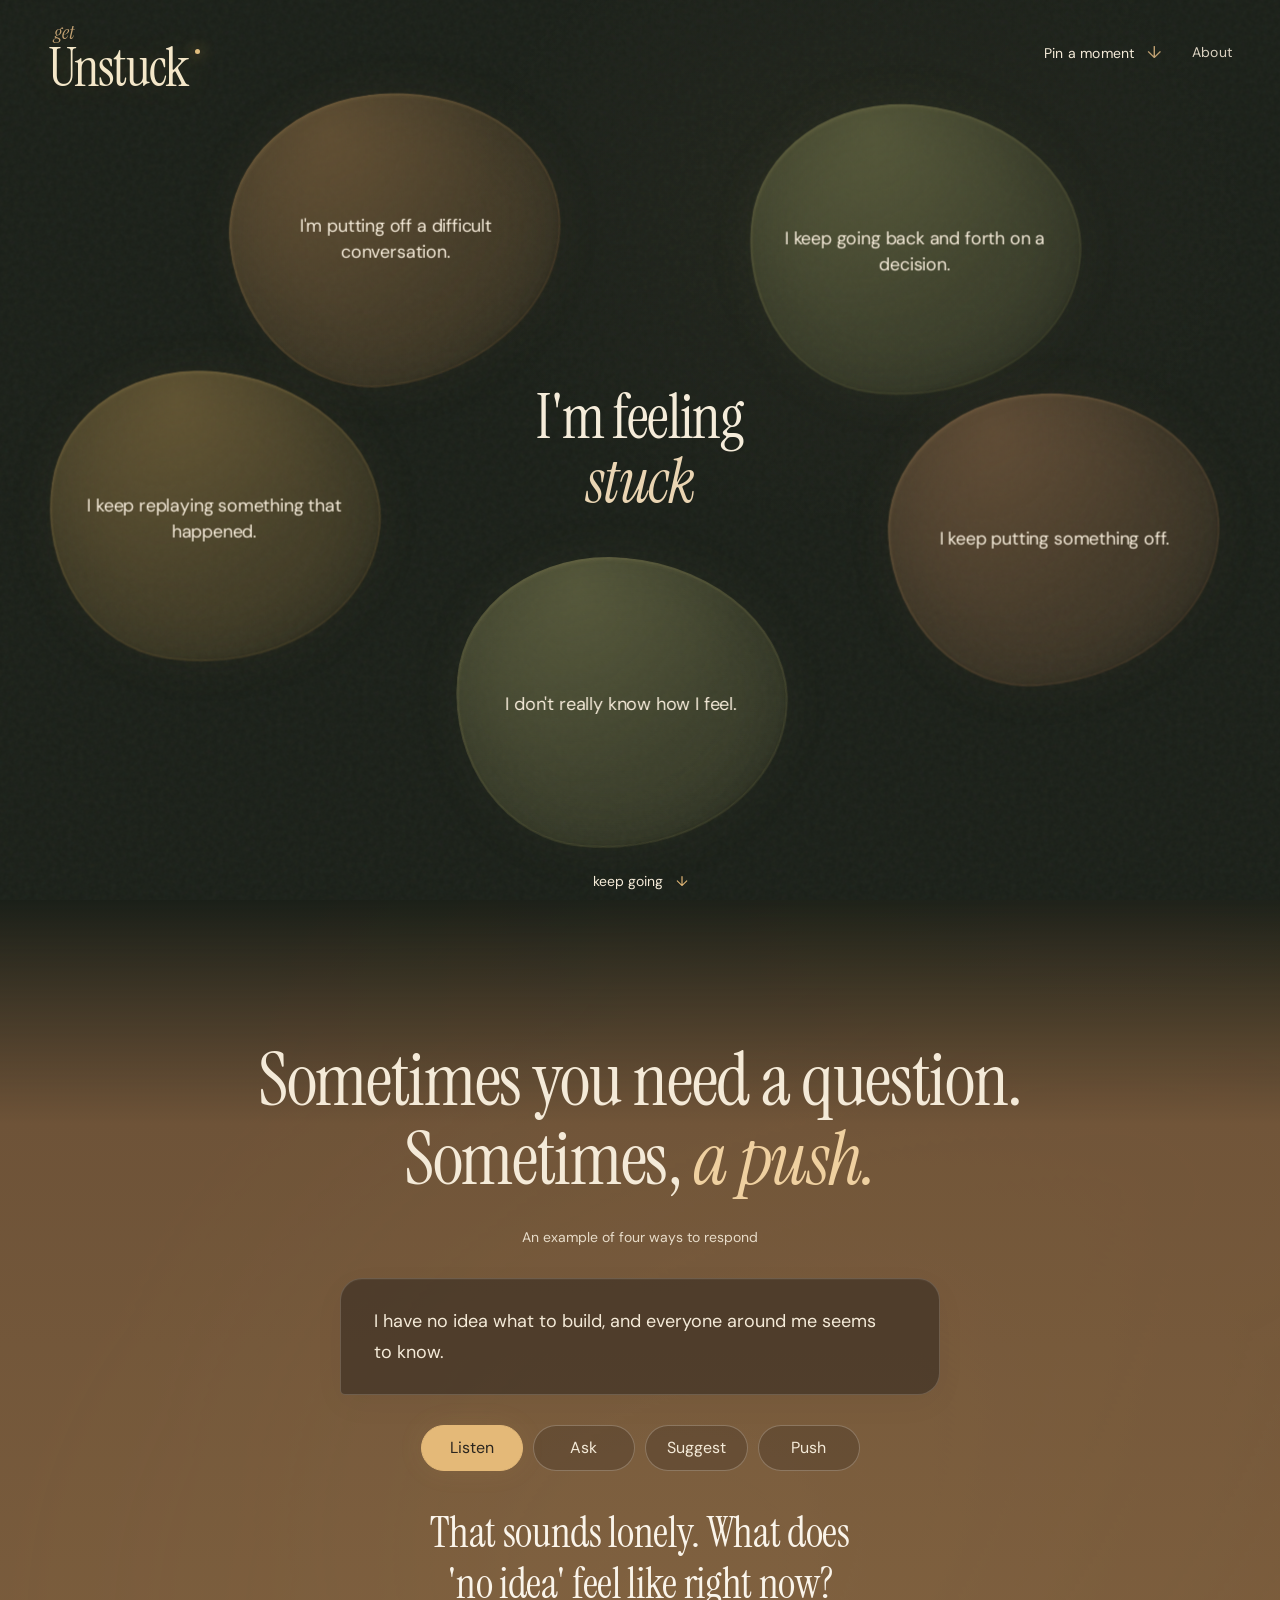
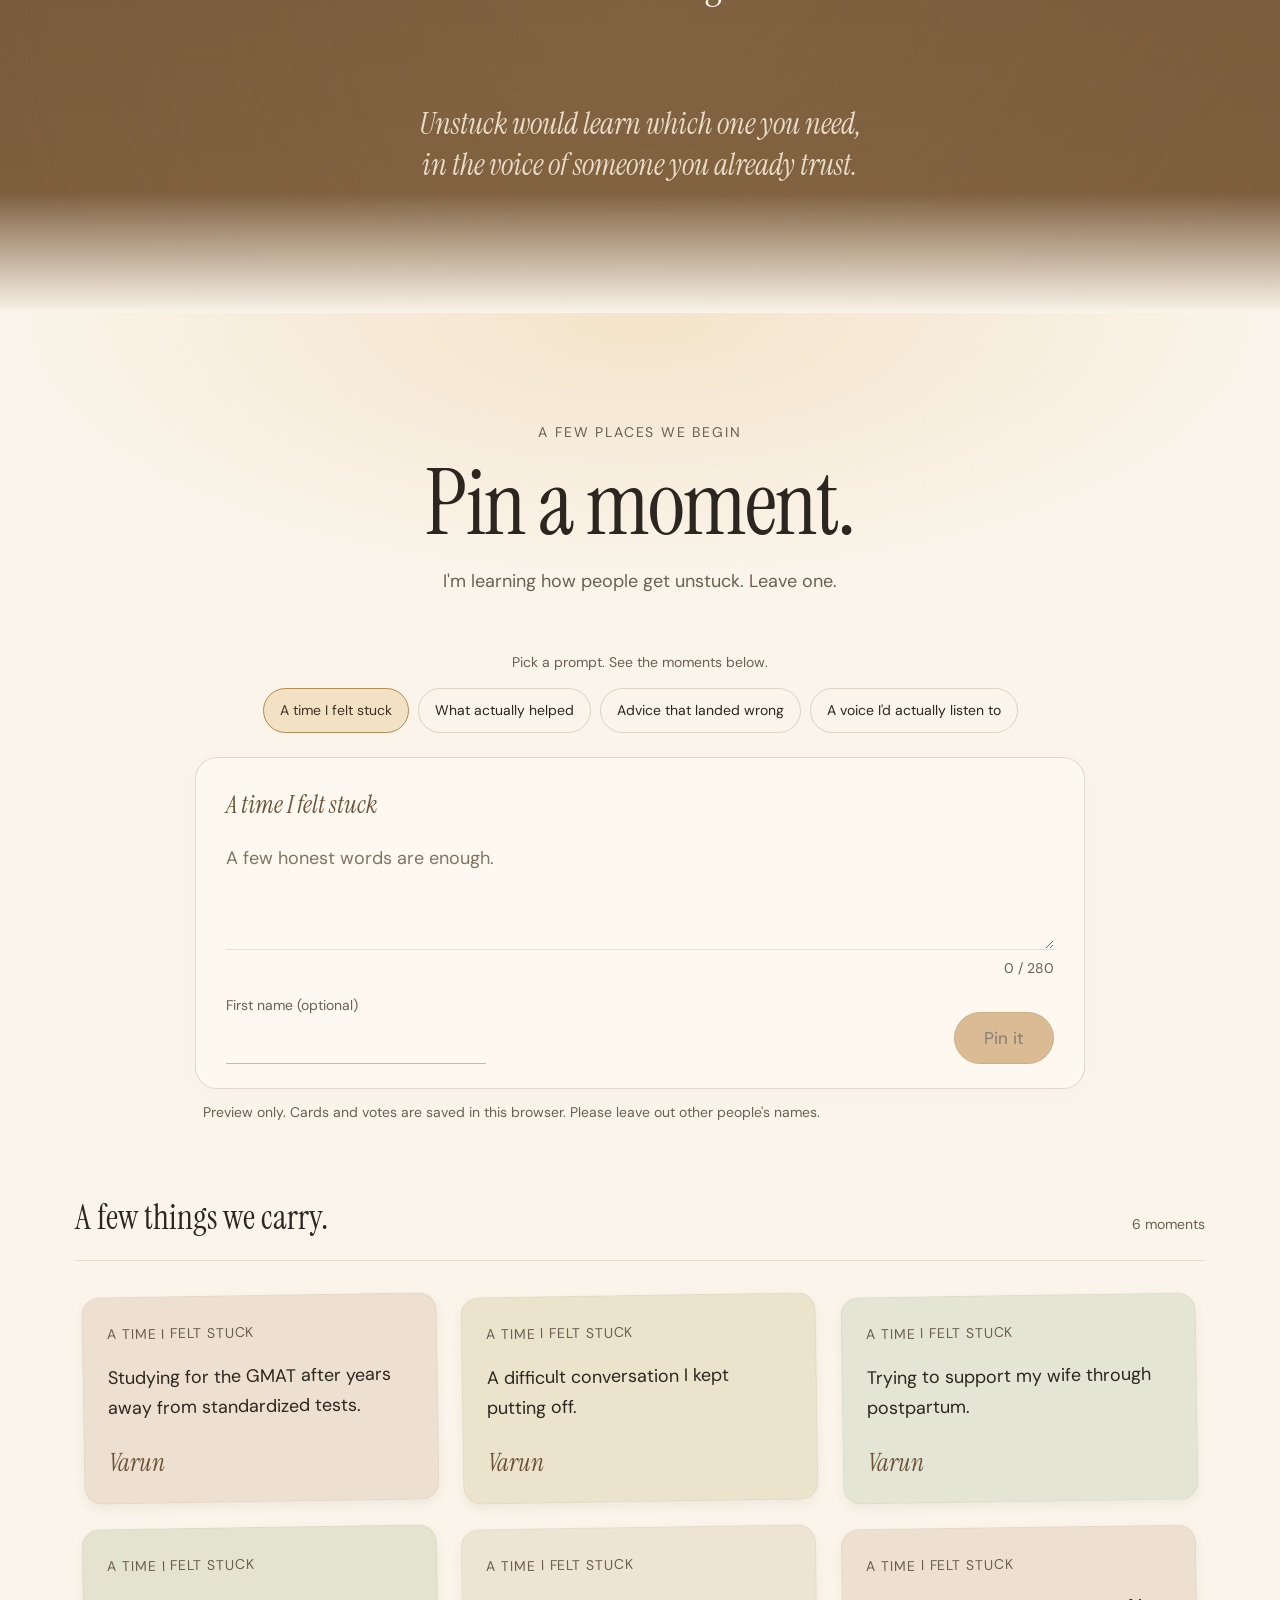
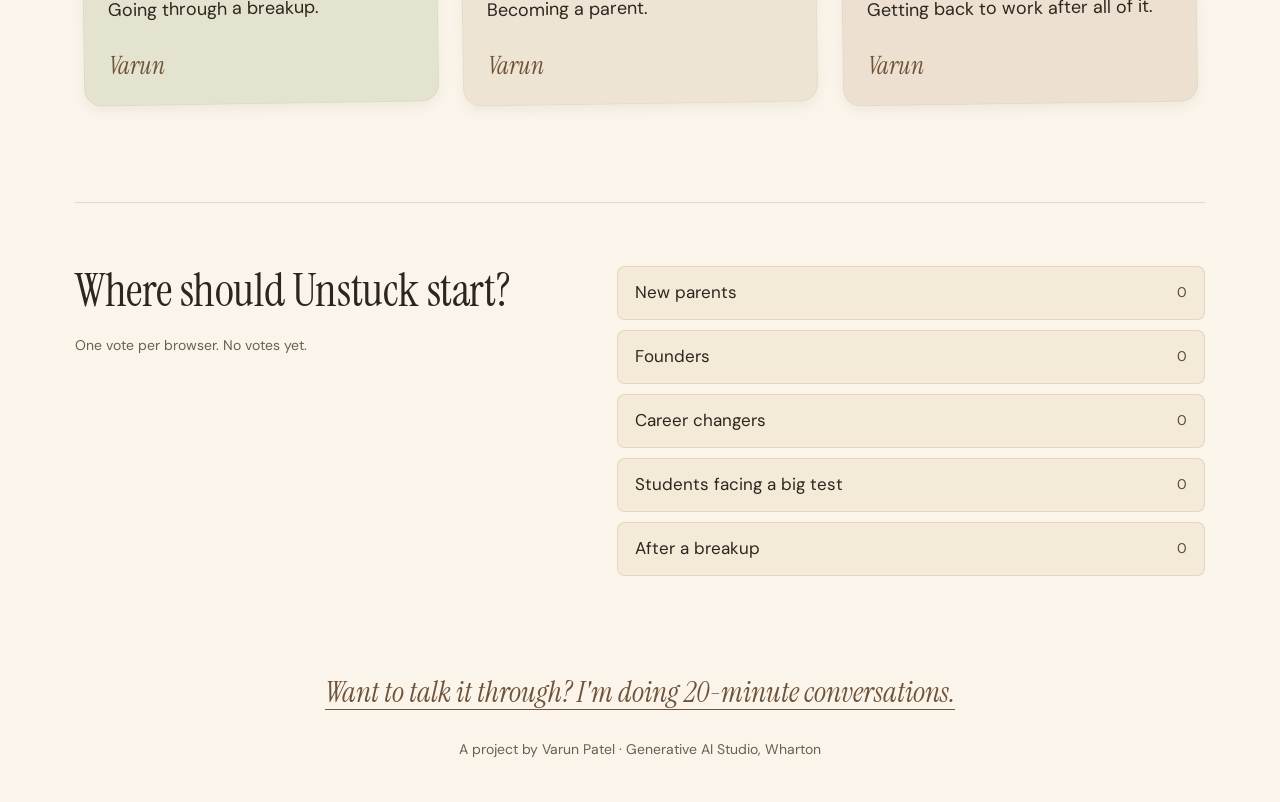
==== commit 45f95451: "Enlarge Dawn cells and strengthen their organic motion and glow" ====
--- a/dawn.html
+++ b/dawn.html
@@ -10,7 +10,7 @@
   <link rel="stylesheet" href="./assets/fonts.css">
   <link rel="stylesheet" href="./style.css">
   <link rel="stylesheet" href="./experience.css">
-  <link rel="stylesheet" href="./dawn.css?v=dawn-1">
+  <link rel="stylesheet" href="./dawn.css?v=dawn-3">
   <link rel="stylesheet" href="./dawn-demo.css?v=dawn-1">
   <link rel="stylesheet" href="./board.css?v=dawn-1">
 </head>
@@ -38,7 +38,7 @@
     <button class="text-button" id="about-return">Back to the space <span aria-hidden="true">↗</span></button>
   </dialog>
   <div id="toast" class="toast" role="status"></div>
-  <script type="module" src="./app.js?v=dawn-1"></script>
+  <script type="module" src="./app.js?v=dawn-3"></script>
   <script type="module" src="./dawn.js?v=dawn-1"></script>
 </body>
 </html>
--- a/dawn.css
+++ b/dawn.css
@@ -8,6 +8,22 @@
 body[data-design="dawn"] .pin-link{opacity:1}
 body[data-design="dawn"] :is(button,a,input,textarea):focus-visible{outline:2px solid var(--honey);outline-offset:6px}
 body[data-design="dawn"] .home-scene{position:relative}
+body[data-design="dawn"] .home-scene .orb-wrap{width:clamp(270px,25.9vw,410px);height:clamp(205px,32.4svh,313px)}
+/* Only the membrane changes shape; the label keeps its own steady layout. */
+body[data-design="dawn"] .home-scene :is(.orb-skin,.orb-line,.orb-rim,.orb-aura){animation-name:dawn-cell-membrane;animation-duration:24s;animation-direction:normal}
+@keyframes dawn-cell-membrane{
+  0%,100%{border-radius:44% 56% 52% 48% / 48% 44% 56% 52%}
+  25%{border-radius:50% 50% 44% 56% / 43% 52% 48% 57%}
+  50%{border-radius:56% 44% 51% 49% / 51% 57% 43% 49%}
+  75%{border-radius:48% 52% 57% 43% / 56% 48% 52% 44%}
+}
+body[data-design="dawn"] .home-scene .orb-button:focus-visible{outline:none}
+body[data-design="dawn"] .home-scene .orb-aura{transition:opacity .7s,transform .7s,filter .7s}
+body[data-design="dawn"] .home-scene .orb-button:is(:hover,:focus-visible),body[data-design="dawn"] .home-scene .is-preview .orb-button{transform:scale(1.09)}
+body[data-design="dawn"] .home-scene .orb-button:is(:hover,:focus-visible) .orb-skin,body[data-design="dawn"] .home-scene .is-preview .orb-skin{filter:brightness(1.19);box-shadow:inset 1px 2px 11px #e4b97846,0 0 82px #e4b9781e}
+body[data-design="dawn"] .home-scene .orb-button:is(:hover,:focus-visible) .orb-line,body[data-design="dawn"] .home-scene .is-preview .orb-line{box-shadow:0 0 18px #e4b97846}
+body[data-design="dawn"] .home-scene .orb-button:is(:hover,:focus-visible) .orb-aura,body[data-design="dawn"] .home-scene .is-preview .orb-aura{filter:blur(36px);opacity:1}
+@media(min-width:761px) and (max-width:1000px){body[data-design="dawn"] .home-scene .orb-wrap{width:260px;height:205px}}
 body[data-design="dawn"] .orb-field{position:absolute;inset:0;transform:translateY(calc(var(--home-progress)*-85px)) scale(calc(1 + var(--home-progress)*.12));opacity:calc(1 - var(--home-progress)*1.1);pointer-events:none;will-change:transform,opacity}
 body[data-design="dawn"] .orb-field .orb-button{pointer-events:auto}
 body[data-design="dawn"] .center-thought{opacity:calc(1 - var(--home-progress)*1.7)}
@@ -23,10 +39,10 @@
 body[data-design="dawn"] .orb-button:is(:hover,:focus-visible) .orb-line{border-color:var(--honey);box-shadow:0 0 14px #e4b97838}
 body[data-design="dawn"] .orb-skin{transition:filter .7s,box-shadow .7s,transform .7s}
 body[data-design="dawn"] .orb-drift,body[data-design="dawn"] :is(.orb-skin,.orb-rim,.orb-line,.orb-aura){animation-duration:38s}
-body[data-design="dawn"] .keep-going{position:absolute;bottom:17px;left:50%;transform:translateX(-50%);background:transparent;color:var(--cream);padding:12px 20px;font-size:14px;line-height:1.4;animation:keep-going-light 5s ease-in-out infinite}
+body[data-design="dawn"] .keep-going{position:absolute;bottom:4px;left:50%;transform:translateX(-50%);background:transparent;color:var(--cream);padding:4px 20px;font-size:14px;line-height:1.4;animation:keep-going-light 5s ease-in-out infinite}
 body[data-design="dawn"] .keep-going span{margin-left:9px;color:var(--honey)}
 @keyframes keep-going-light{0%,100%{opacity:.8}50%{opacity:1}}
-.dawn-bloom{position:fixed;z-index:9;width:min(1200px,160vw);height:min(1200px,160vw);border-radius:50%;pointer-events:none;background:radial-gradient(circle,#f4d19960 0,#e4b97830 24%,#c38d5208 56%,transparent 72%);mix-blend-mode:screen}
+.dawn-bloom{position:fixed;z-index:9;width:min(1500px,200vw);height:min(1500px,200vw);border-radius:50%;pointer-events:none;background:radial-gradient(circle,#f4d19960 0,#e4b97830 24%,#c38d5208 56%,transparent 72%);mix-blend-mode:screen}
 body[data-design="dawn"] .space-layout{margin-bottom:70px;min-height:calc(100svh - 150px)}
 body[data-design="dawn"] .space-shell{min-height:610px}
 body[data-design="dawn"] .space-surface{filter:brightness(calc(1 + var(--lift)*.27));transition:filter 1.2s,box-shadow 1.2s;box-shadow:inset 0 1px 7px #efd4a015,0 0 100px rgba(228,185,120,calc(var(--lift)*.12))}
@@ -61,7 +77,7 @@
   body[data-design="dawn"] .header-links{gap:9px;align-items:flex-end;flex-direction:column;padding-top:2px}
   body[data-design="dawn"] .about-link{padding:4px 0}
   body[data-design="dawn"] .home-scene .orb-field{position:relative;inset:auto;width:100%;display:flex;flex-direction:column;gap:10px}
-  body[data-design="dawn"] .home-scene .orb-wrap{width:260px!important;height:230px!important;flex-shrink:0}
+  body[data-design="dawn"] .home-scene .orb-wrap{width:281px!important;height:248px!important;flex-shrink:0}
   body[data-design="dawn"] .home-scene .orb-wrap:nth-child(even){align-self:flex-end}
   body[data-design="dawn"] .home-scene .orb-wrap:nth-child(odd){align-self:flex-start}
   body[data-design="dawn"] .home-scene .orb-wrap+.orb-wrap{margin-top:-18px!important}
@@ -89,10 +105,10 @@
   body[data-design="dawn"] .result-actions .text-button{align-self:flex-start}
   body[data-design="dawn"] .board-action{flex-basis:auto}
 }
-@media(max-width:360px){body[data-design="dawn"] .home-scene .orb-wrap{width:240px!important}body[data-design="dawn"] .space-layout .branch-orb{width:230px}}
+@media(max-width:360px){body[data-design="dawn"] .home-scene .orb-wrap{width:258px!important}body[data-design="dawn"] .space-layout .branch-orb{width:230px}}
 @media(prefers-reduced-motion:reduce){
   body[data-design="dawn"] .orb-field{transform:none;will-change:auto}
-  body[data-design="dawn"] .orb-button:is(:hover,:focus-visible),body[data-design="dawn"] .is-preview .orb-button{transform:none}
+  body[data-design="dawn"] .orb-button:is(:hover,:focus-visible),body[data-design="dawn"] .is-preview .orb-button,body[data-design="dawn"] .home-scene .orb-button:is(:hover,:focus-visible),body[data-design="dawn"] .home-scene .is-preview .orb-button{transform:none}
   body[data-design="dawn"]{transition:background-color .35s ease!important}
   body[data-design="dawn"] :is(.grain,.orb-wrap,.orb-description){transition:opacity .35s ease!important}
 }
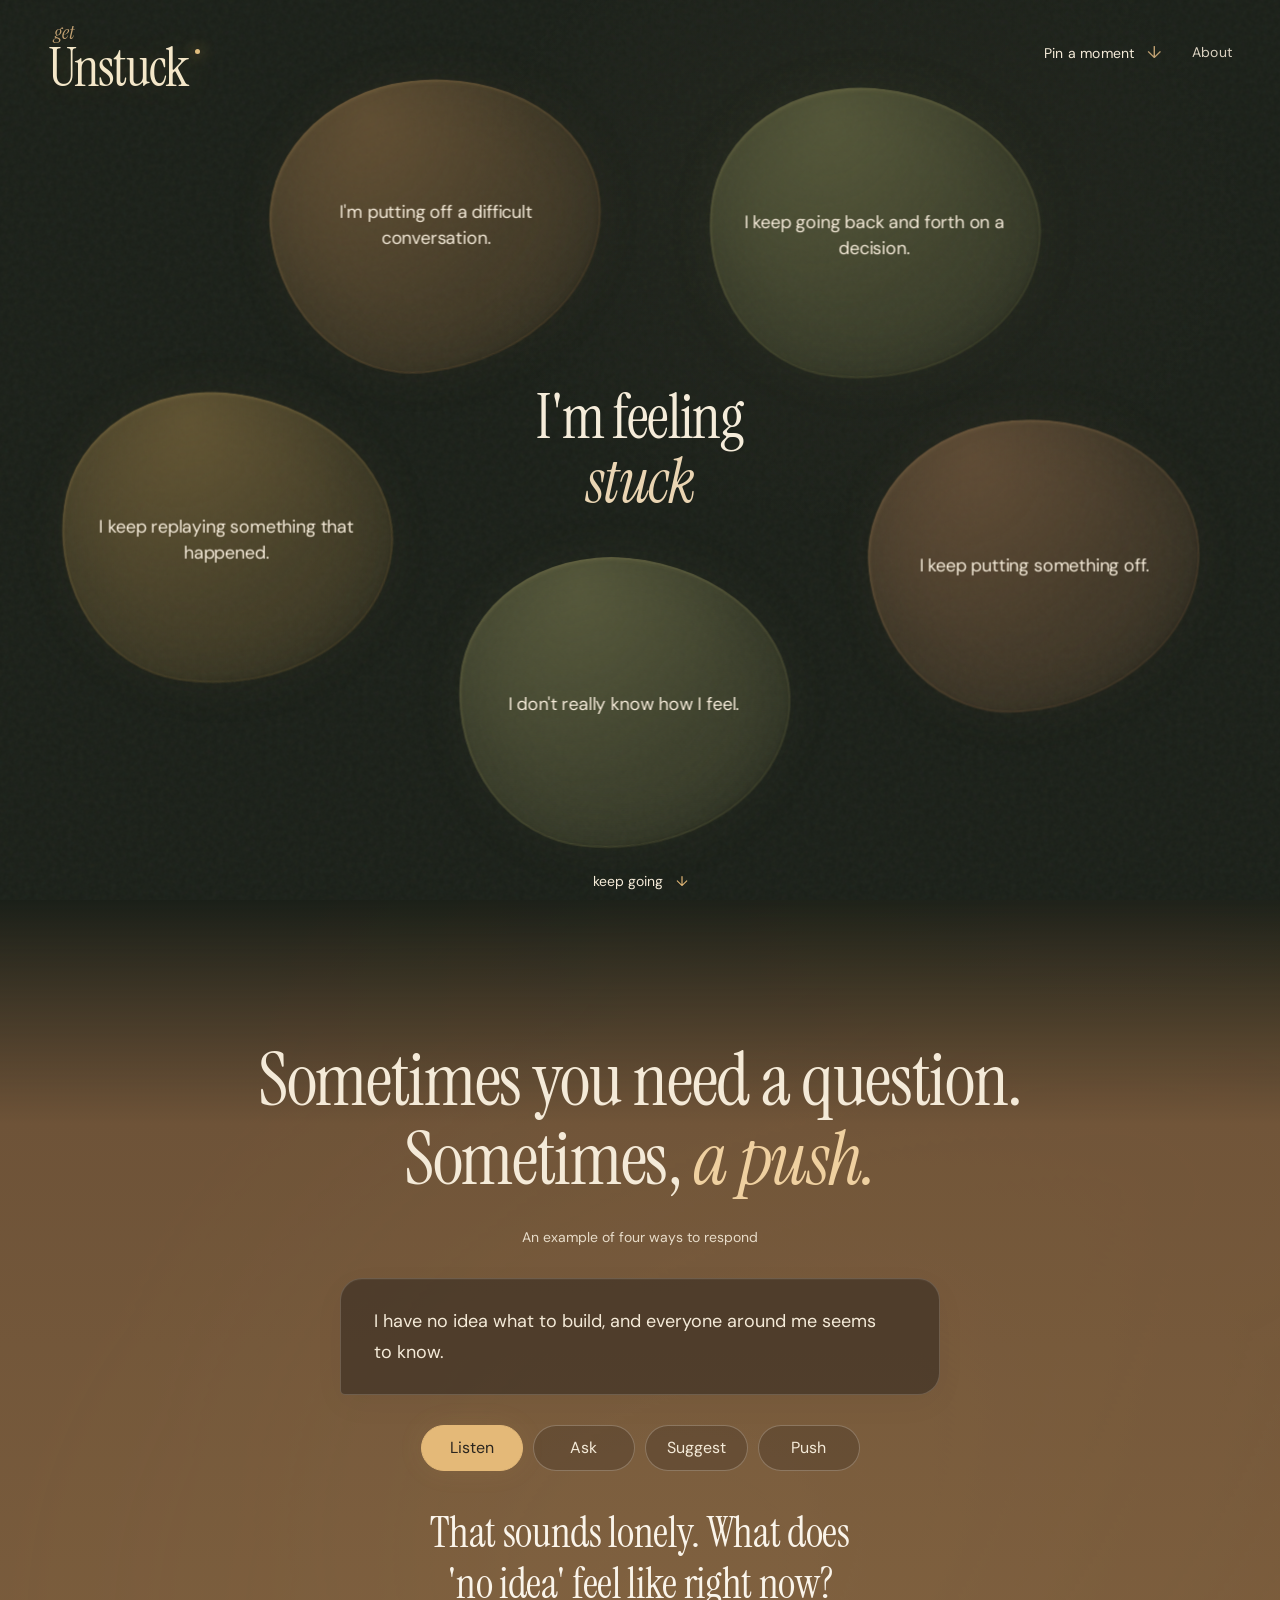
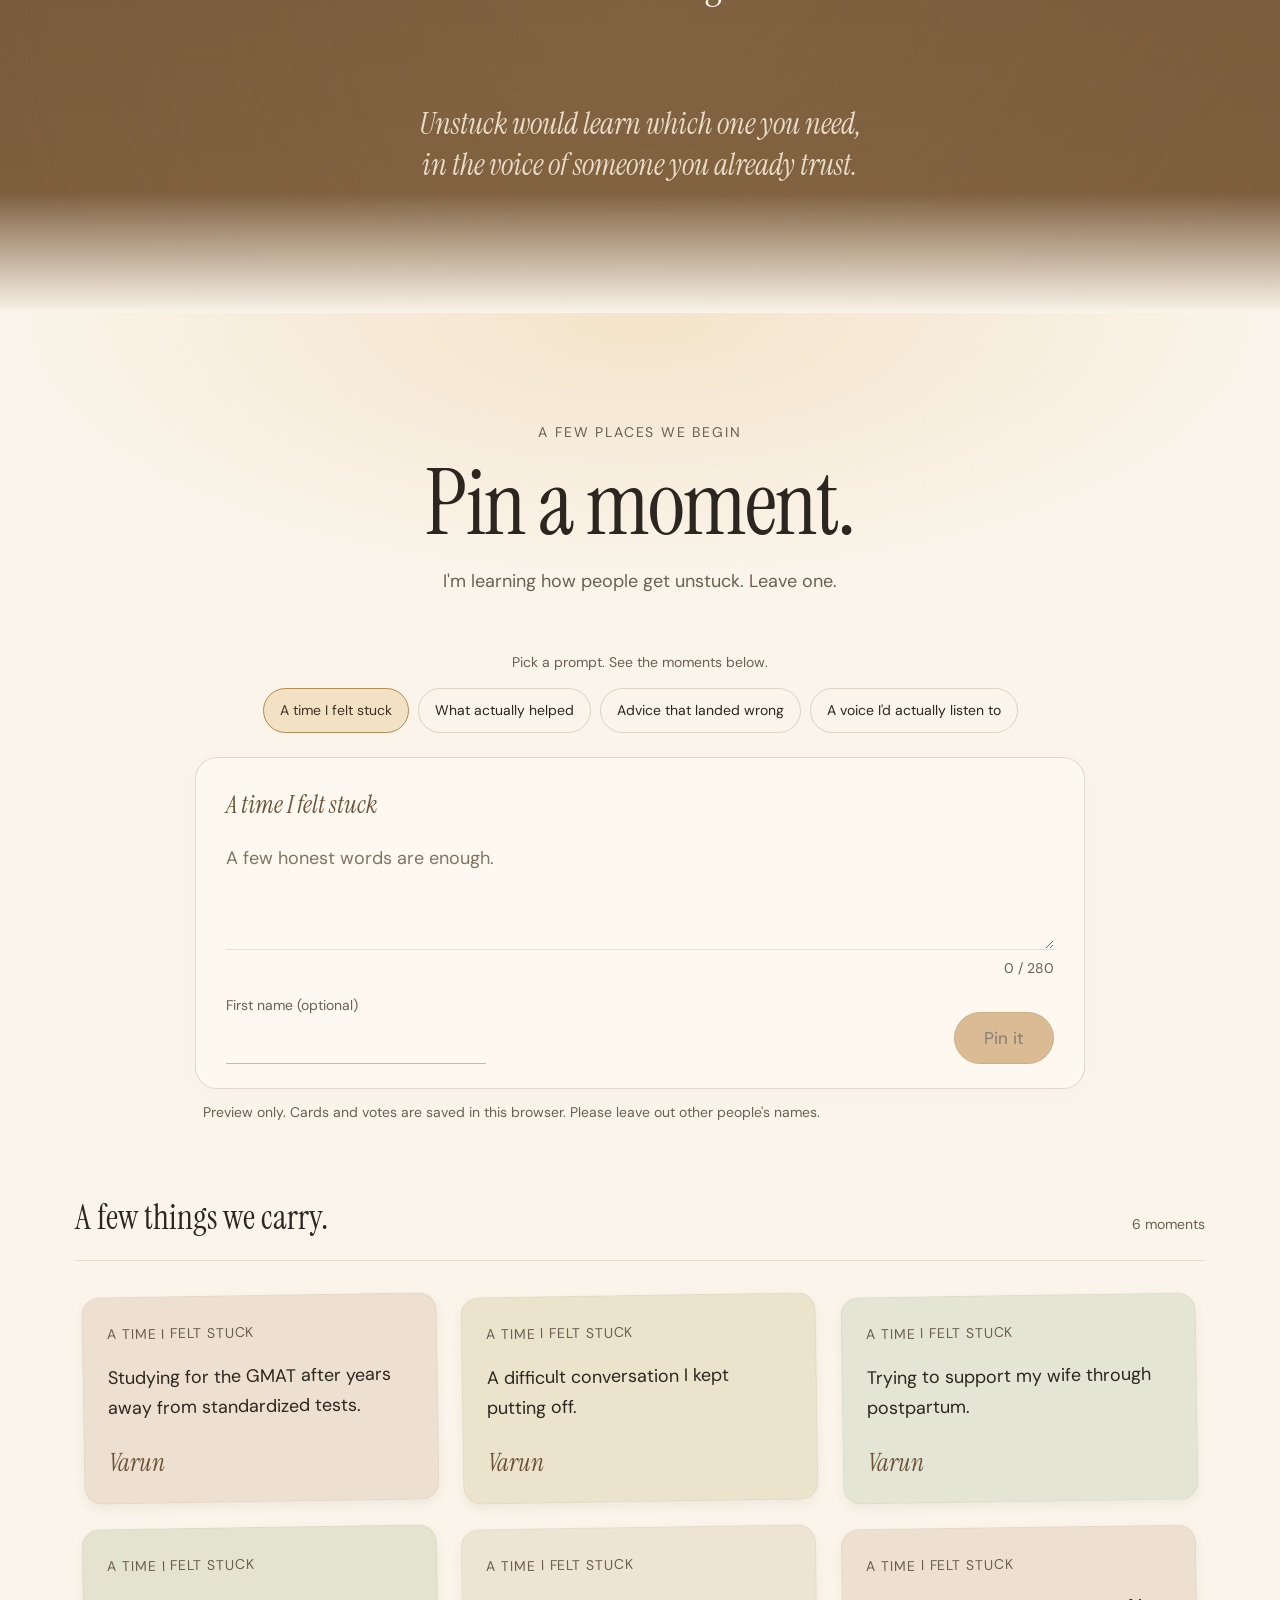
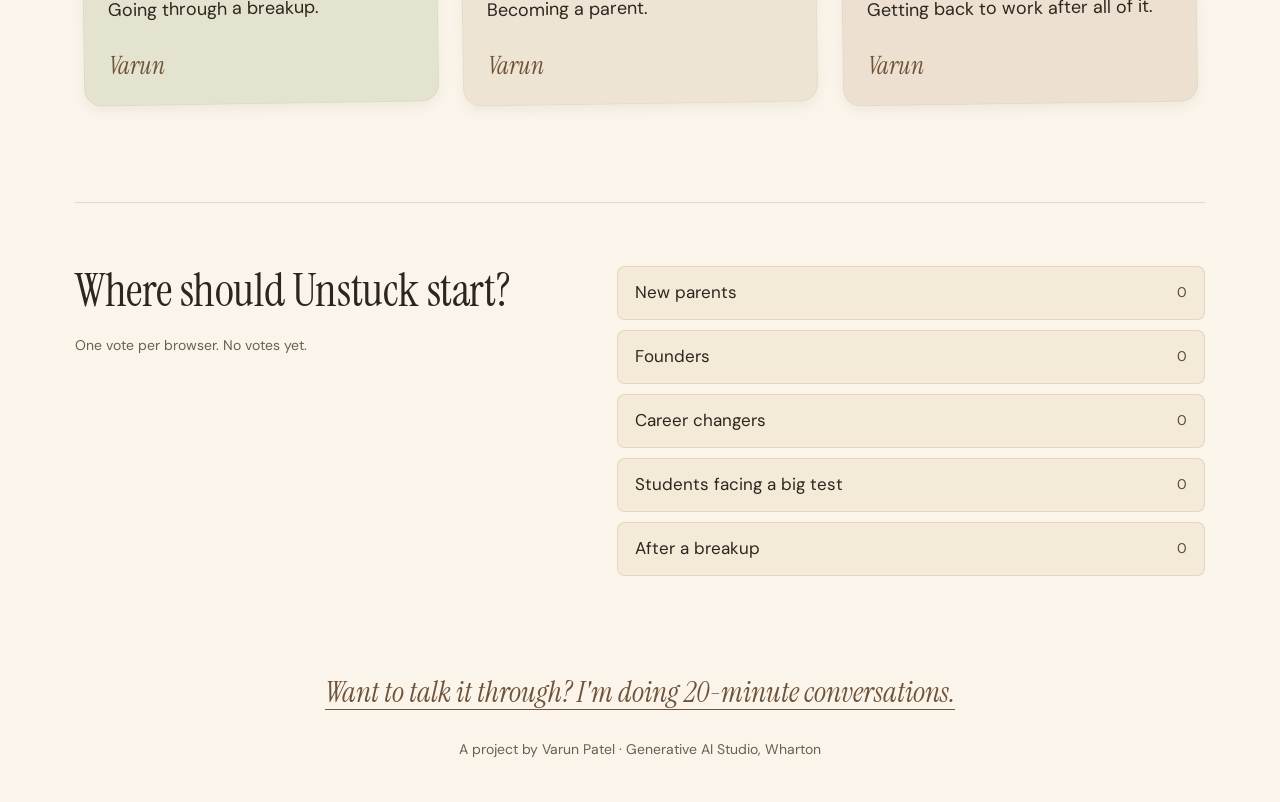
==== commit bdc11e24: "Keep Dawn cells evenly spaced along their faster orbit" ====
--- a/dawn.html
+++ b/dawn.html
@@ -38,7 +38,7 @@
     <button class="text-button" id="about-return">Back to the space <span aria-hidden="true">↗</span></button>
   </dialog>
   <div id="toast" class="toast" role="status"></div>
-  <script type="module" src="./app.js?v=dawn-3"></script>
+  <script type="module" src="./app.js?v=dawn-4"></script>
   <script type="module" src="./dawn.js?v=dawn-1"></script>
 </body>
 </html>
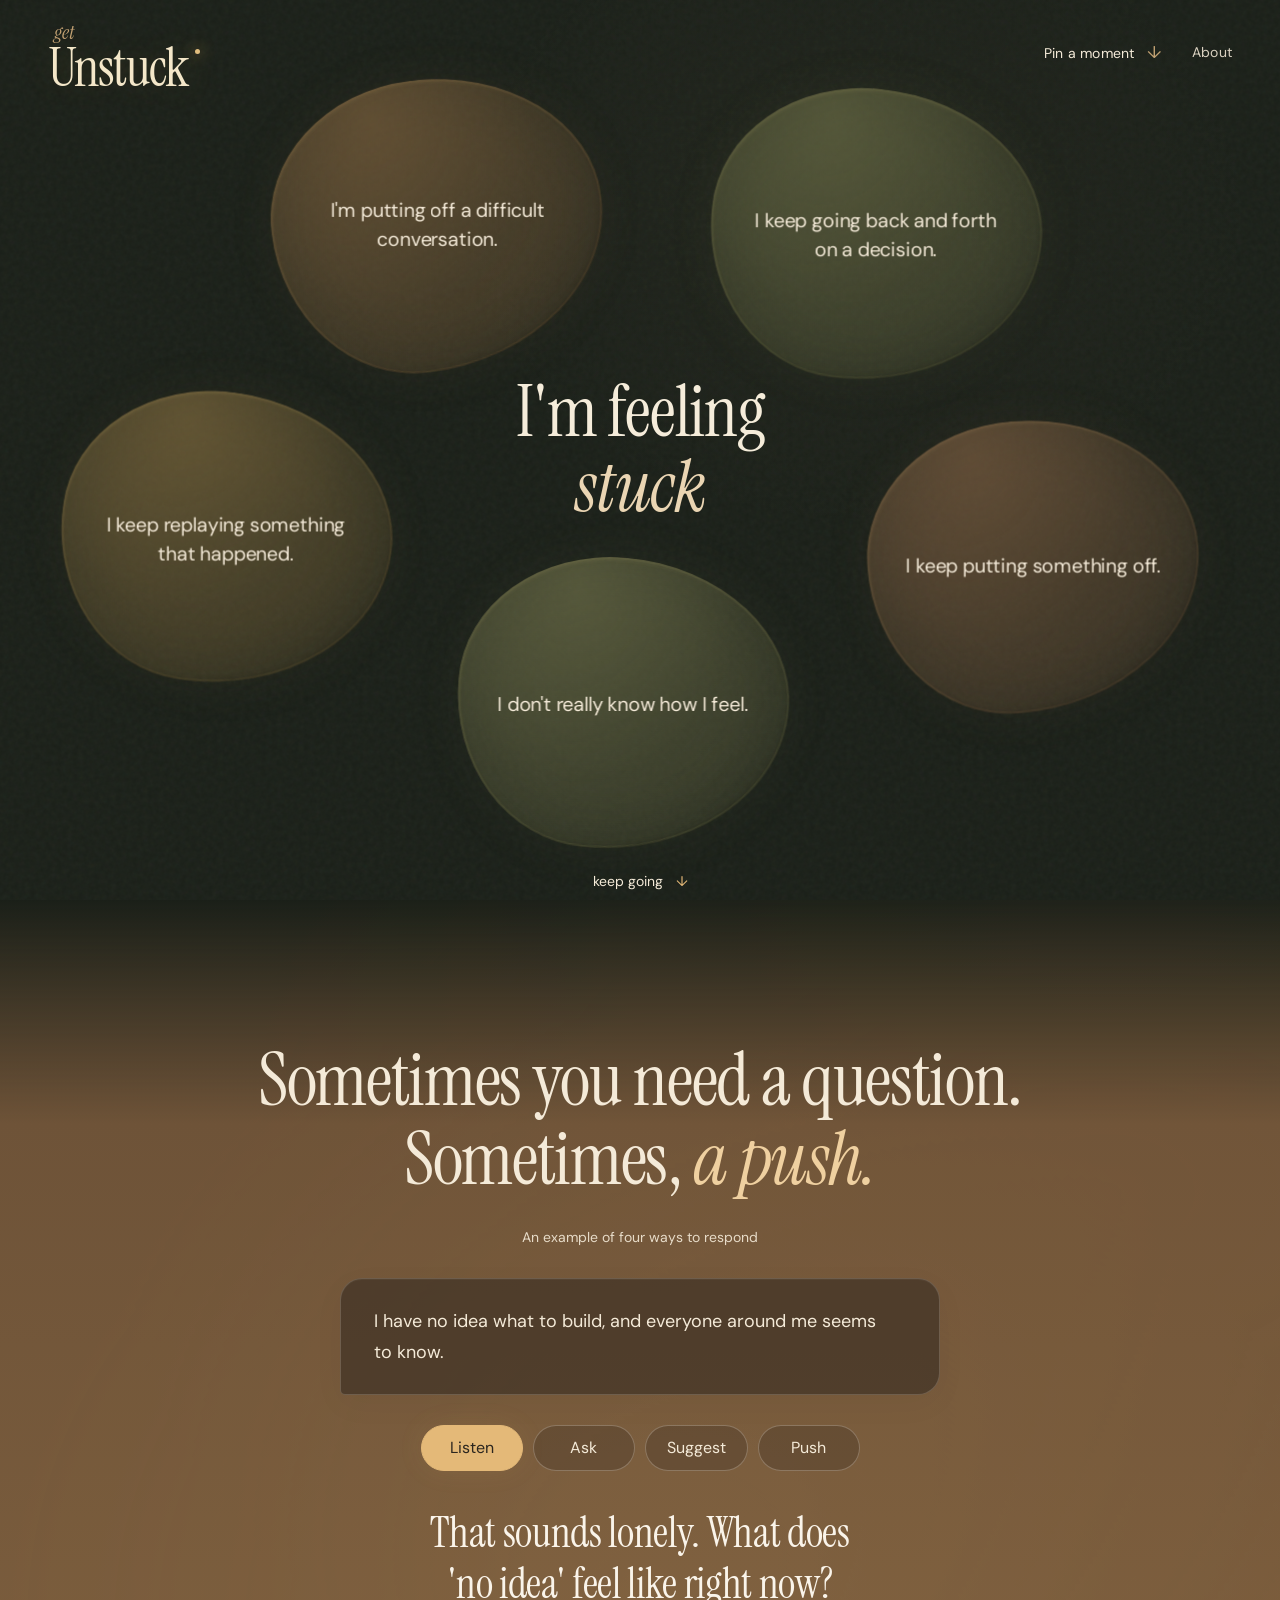
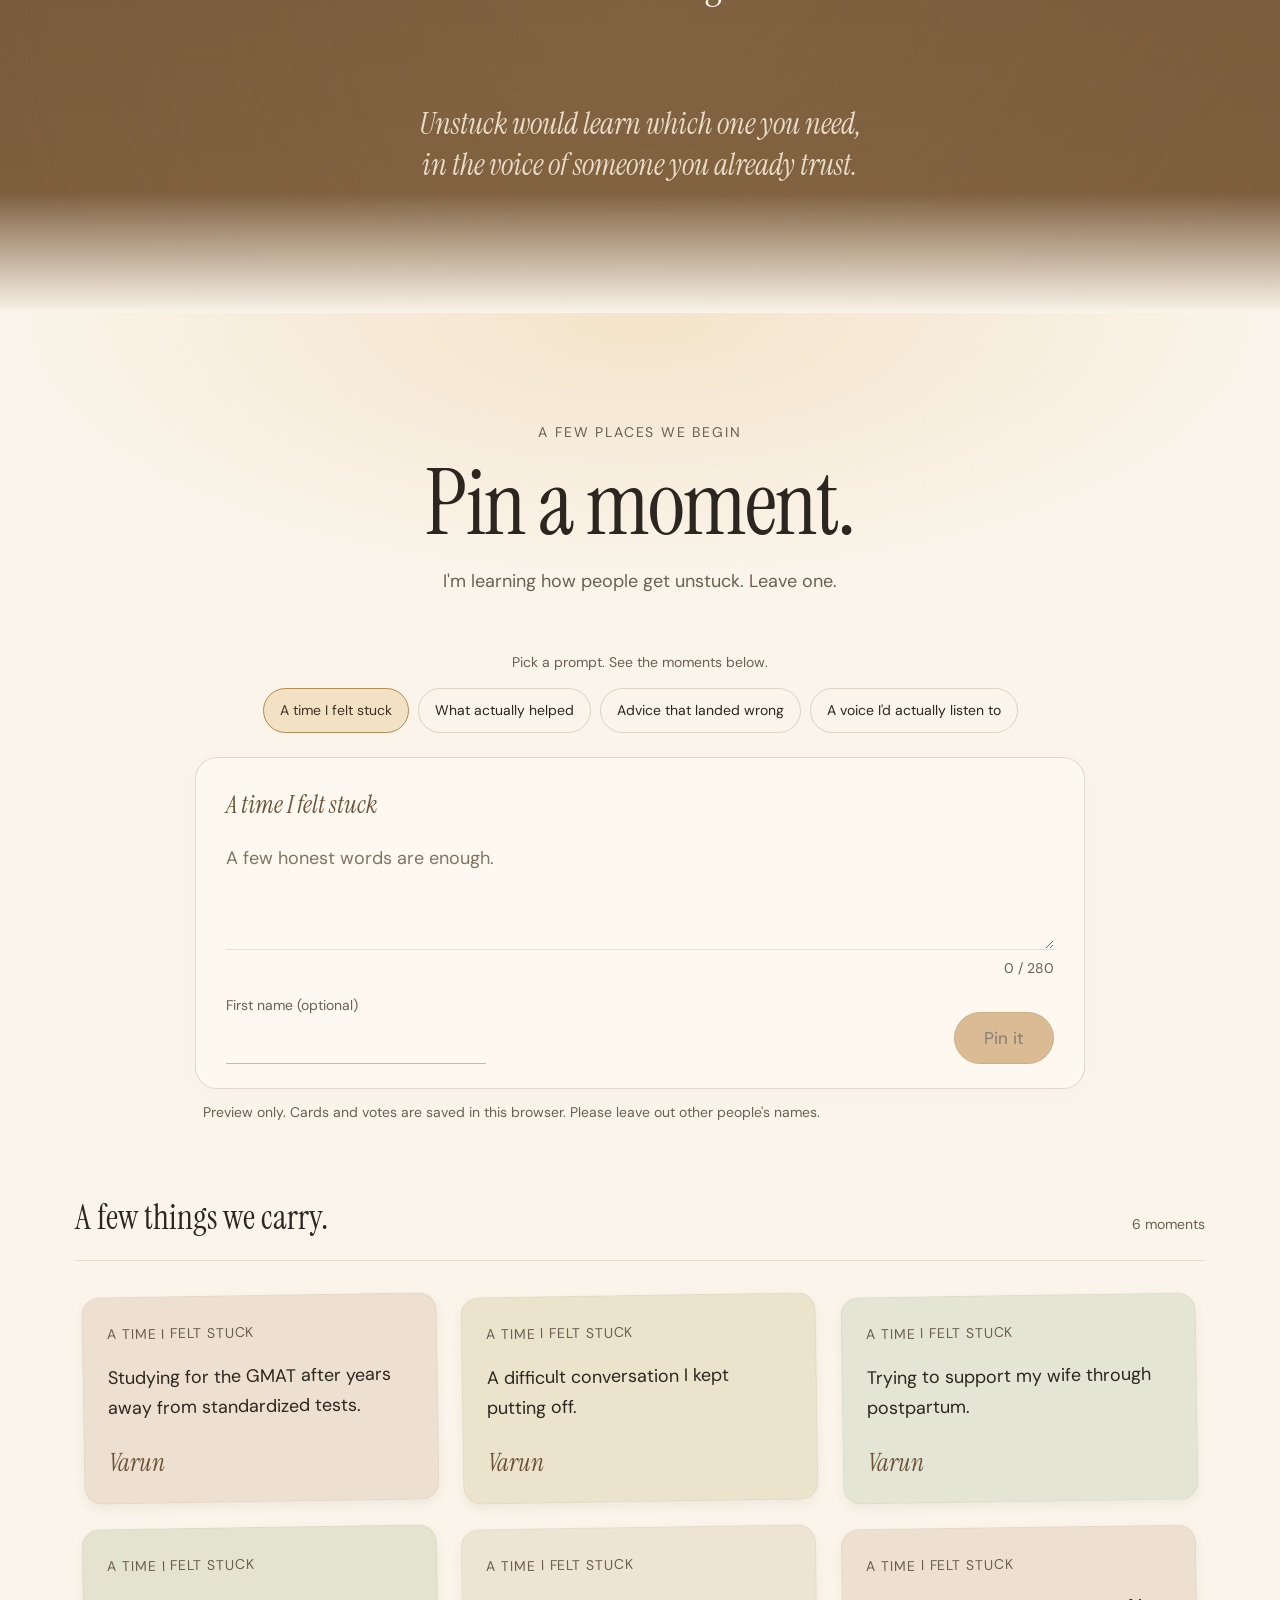
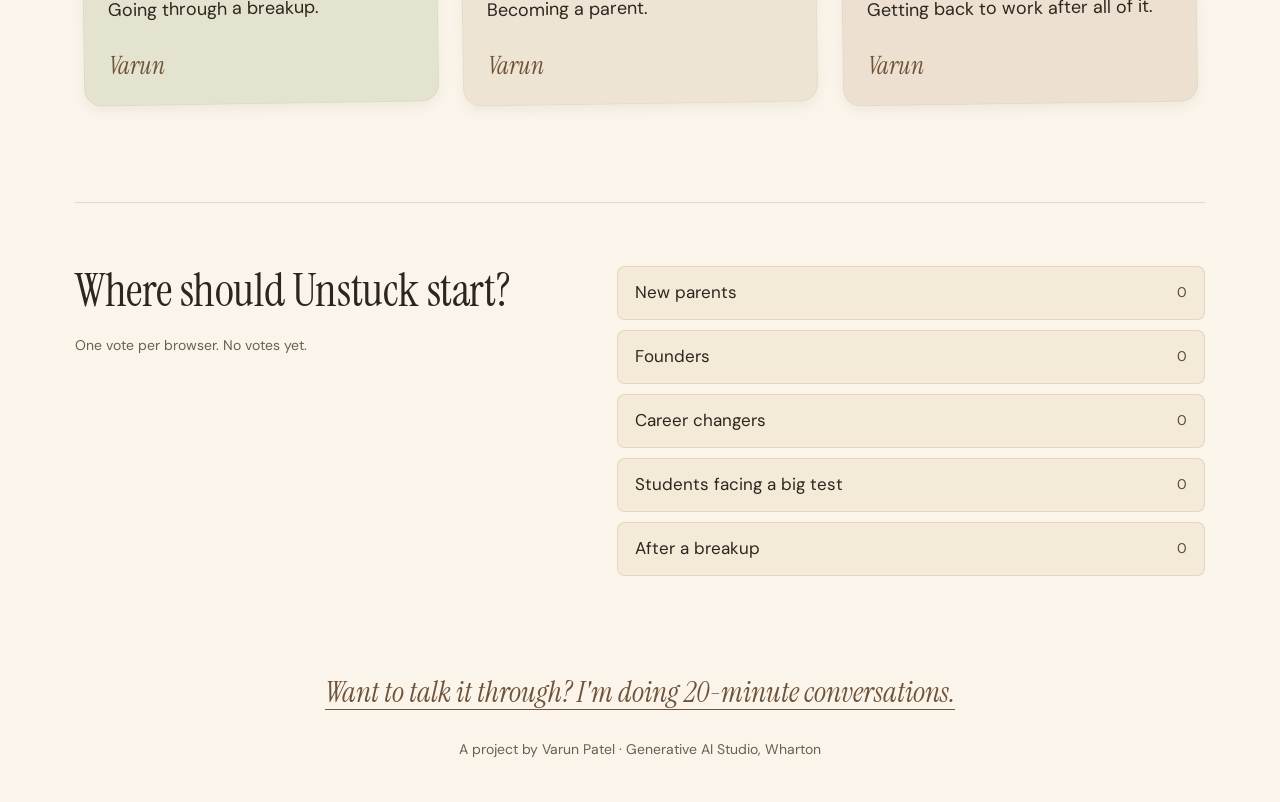
==== commit a415d2b5: "Enlarge Dawn typography and add interactive font options" ====
--- a/dawn.html
+++ b/dawn.html
@@ -10,7 +10,7 @@
   <link rel="stylesheet" href="./assets/fonts.css">
   <link rel="stylesheet" href="./style.css">
   <link rel="stylesheet" href="./experience.css">
-  <link rel="stylesheet" href="./dawn.css?v=dawn-3">
+  <link rel="stylesheet" href="./dawn.css?v=dawn-5">
   <link rel="stylesheet" href="./dawn-demo.css?v=dawn-1">
   <link rel="stylesheet" href="./board.css?v=dawn-1">
 </head>
--- a/dawn.css
+++ b/dawn.css
@@ -27,8 +27,11 @@
 body[data-design="dawn"] .orb-field{position:absolute;inset:0;transform:translateY(calc(var(--home-progress)*-85px)) scale(calc(1 + var(--home-progress)*.12));opacity:calc(1 - var(--home-progress)*1.1);pointer-events:none;will-change:transform,opacity}
 body[data-design="dawn"] .orb-field .orb-button{pointer-events:auto}
 body[data-design="dawn"] .center-thought{opacity:calc(1 - var(--home-progress)*1.7)}
-body[data-design="dawn"] .home-scene .orb-title{font-size:18px;line-height:1.45;color:var(--cream)}
-body[data-design="dawn"] .orb-description{font-size:14px;line-height:1.5;color:var(--cream);opacity:0}
+body[data-design="dawn"] .home-scene .center-thought h1{font-family:var(--feeling-font,var(--serif));font-weight:var(--feeling-weight,400);font-size:clamp(52px,5.6vw,88px)}
+body[data-design="dawn"] .home-scene .center-thought h1 em{font-family:var(--stuck-font,var(--serif));font-weight:var(--stuck-weight,400)}
+body[data-design="dawn"] :is(.orb-title,.orb-description){font-family:var(--bubble-font,var(--sans))}
+body[data-design="dawn"] .home-scene .orb-title{font-size:19.8px;line-height:1.45;color:var(--cream)}
+body[data-design="dawn"] .orb-description{font-size:15.4px;line-height:1.5;color:var(--cream);opacity:0}
 body[data-design="dawn"] .orb-button:is(:hover,:focus-visible) .orb-description,body[data-design="dawn"] .is-preview .orb-description{opacity:.9}
 body[data-design="dawn"] .orb-wrap{transition:opacity .6s}
 body[data-design="dawn"] .constellation:has(.orb-button:is(:hover,:focus-visible),.is-preview) .orb-wrap:not(:has(.orb-button:is(:hover,:focus-visible))):not(.is-preview){opacity:.7}
@@ -55,8 +58,8 @@
 body[data-design="dawn"] .space-layout .branch-options{gap:30px}
 body[data-design="dawn"] .space-layout .branch-orb{width:255px;height:215px}
 body[data-design="dawn"] .space-layout .branch-orb .orb-copy{top:39%;left:10%;width:80%}
-body[data-design="dawn"] .space-layout .branch-orb .orb-title{font-size:18px;max-width:215px}
-body[data-design="dawn"] .space-layout .branch-orb .orb-description{font-size:14px}
+body[data-design="dawn"] .space-layout .branch-orb .orb-title{font-size:19.8px;max-width:215px}
+body[data-design="dawn"] .space-layout .branch-orb .orb-description{font-size:15.4px}
 body[data-design="dawn"] :is(.result-intro,.space-result .result-intro,textarea,.your-words blockquote){font-size:18px;line-height:1.7}
 body[data-design="dawn"] .space-result .space-shell{padding-top:75px;padding-bottom:85px}
 body[data-design="dawn"] .space-result .exercise-list{margin:30px 0}
@@ -69,9 +72,10 @@
 body[data-design="dawn"] .board-action{flex-basis:100%;text-align:left;justify-content:flex-start;margin-top:8px;color:var(--cream)}
 body[data-design="dawn"] .dawn-below{position:relative;z-index:2}
 @media(min-width:761px) and (max-width:1100px){
+  body[data-design="dawn"] .home-scene .center-thought h1{font-size:56px}
   body[data-design="dawn"] .space-layout .branch-options{gap:14px}
   body[data-design="dawn"] .space-layout .branch-orb{width:210px;height:225px}
-  body[data-design="dawn"] .space-layout .branch-orb .orb-title{font-size:17px}
+  body[data-design="dawn"] .space-layout .branch-orb .orb-title{font-size:18.7px}
 }
 @media(max-width:760px){
   body[data-design="dawn"] .header-links{gap:9px;align-items:flex-end;flex-direction:column;padding-top:2px}
@@ -85,6 +89,7 @@
   body[data-design="dawn"] .home-scene .orb-description{top:calc(100% + 9px);width:100%}
   body[data-design="dawn"] .home-scene .constellation{gap:24px;padding:0 25px 62px}
   body[data-design="dawn"] .home-scene .center-thought{margin:0 0 12px}
+  body[data-design="dawn"] .home-scene .center-thought h1{font-size:60px}
   body[data-design="dawn"] .keep-going{bottom:6px}
   body[data-design="dawn"] .space-layout{width:calc(100% - 24px);margin-top:6px}
   body[data-design="dawn"] .space-shell{min-height:0;padding:44px 22px 55px}
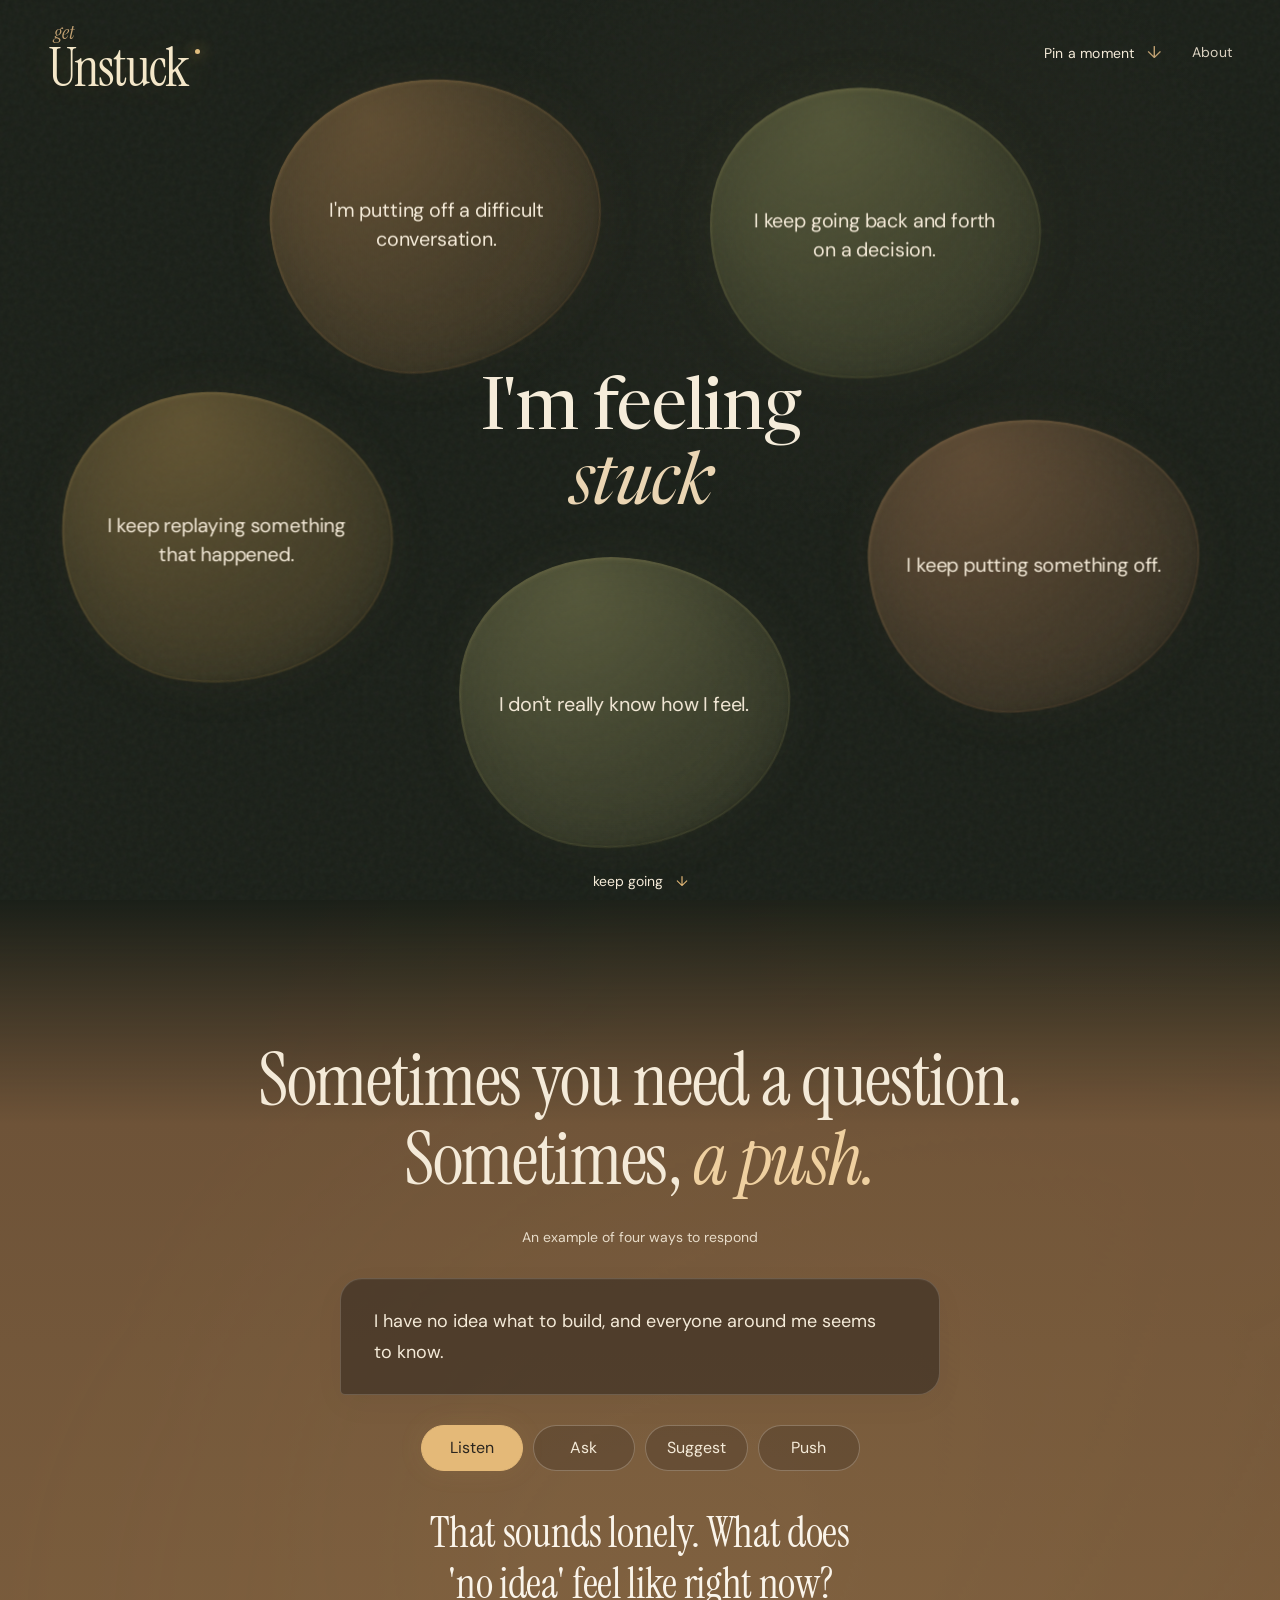
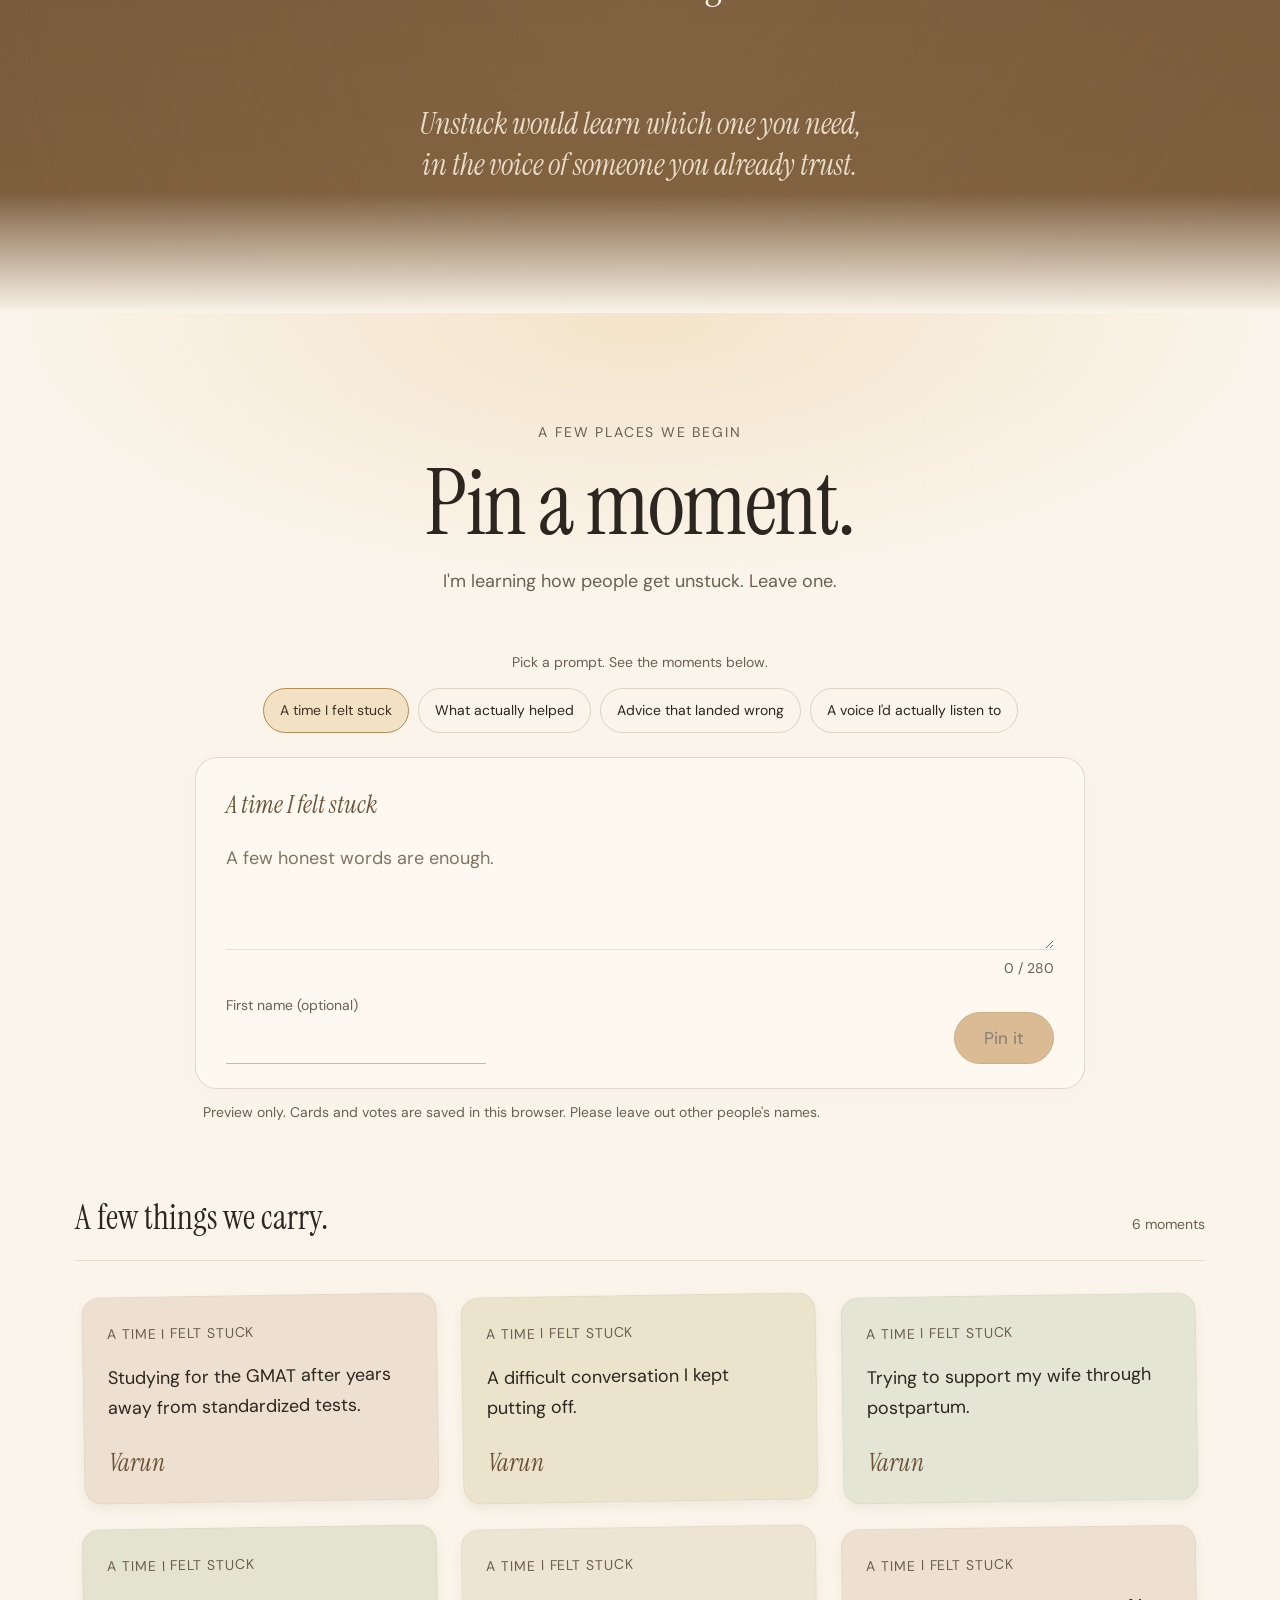
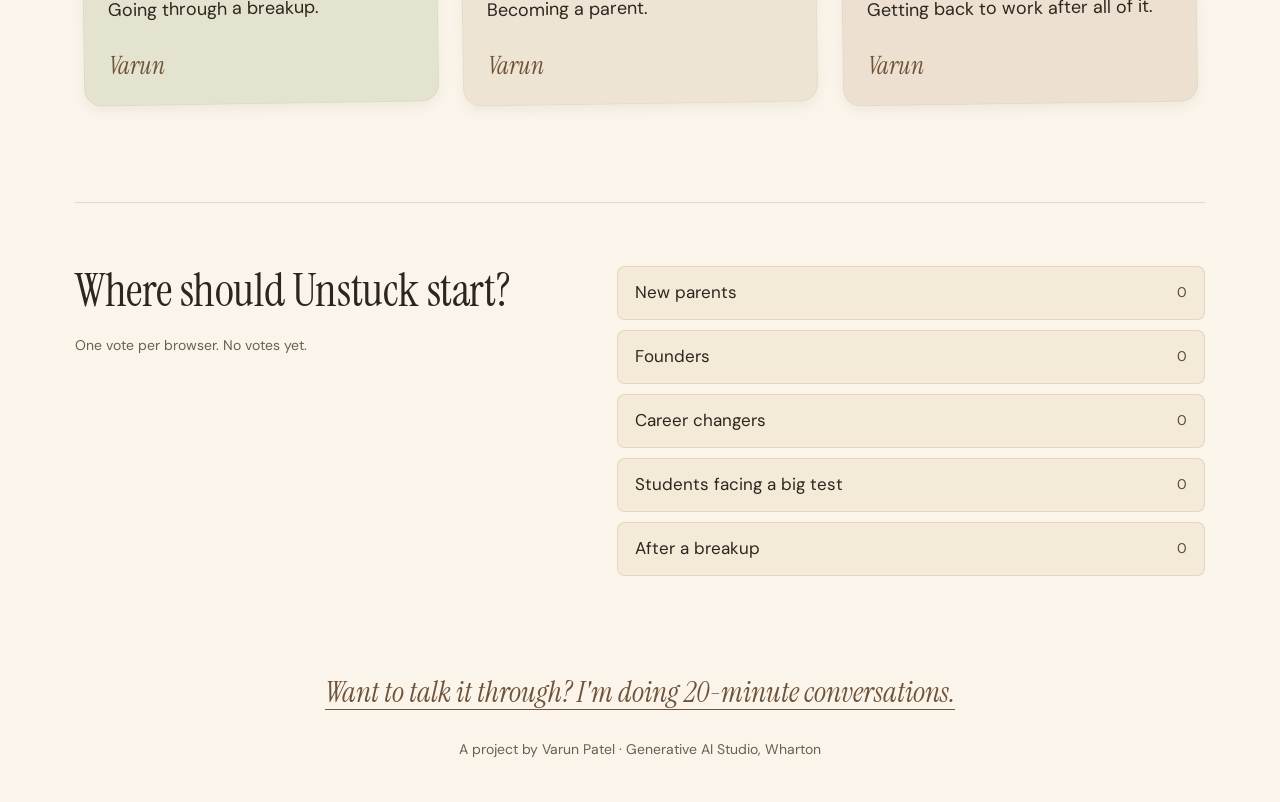
==== commit e804d856: "Apply selected Newsreader headline and DM Sans bubbles" ====
--- a/dawn.html
+++ b/dawn.html
@@ -8,9 +8,10 @@
   <title>Unstuck · Dawn</title>
   <link rel="icon" href="./assets/mark.svg" type="image/svg+xml">
   <link rel="stylesheet" href="./assets/fonts.css">
+  <link rel="stylesheet" href="./assets/font-options.css">
   <link rel="stylesheet" href="./style.css">
   <link rel="stylesheet" href="./experience.css">
-  <link rel="stylesheet" href="./dawn.css?v=dawn-5">
+  <link rel="stylesheet" href="./dawn.css?v=dawn-6">
   <link rel="stylesheet" href="./dawn-demo.css?v=dawn-1">
   <link rel="stylesheet" href="./board.css?v=dawn-1">
 </head>
--- a/assets/font-options.css
+++ b/assets/font-options.css
@@ -0,0 +1,53 @@
+@font-face {
+  font-family: 'Cormorant Garamond';
+  font-style: italic;
+  font-weight: 500;
+  font-display: swap;
+  src: url(./font-options/cormorant-garamond-italic.woff2) format('woff2');
+  unicode-range: U+0000-00FF, U+0131, U+0152-0153, U+02BB-02BC, U+02C6, U+02DA, U+02DC, U+0304, U+0308, U+0329, U+2000-206F, U+20AC, U+2122, U+2191, U+2193, U+2212, U+2215, U+FEFF, U+FFFD;
+}
+
+@font-face {
+  font-family: 'Cormorant Garamond';
+  font-style: normal;
+  font-weight: 500;
+  font-display: swap;
+  src: url(./font-options/cormorant-garamond-normal.woff2) format('woff2');
+  unicode-range: U+0000-00FF, U+0131, U+0152-0153, U+02BB-02BC, U+02C6, U+02DA, U+02DC, U+0304, U+0308, U+0329, U+2000-206F, U+20AC, U+2122, U+2191, U+2193, U+2212, U+2215, U+FEFF, U+FFFD;
+}
+
+@font-face {
+  font-family: 'Manrope';
+  font-style: normal;
+  font-weight: 400;
+  font-display: swap;
+  src: url(./font-options/manrope-normal.woff2) format('woff2');
+  unicode-range: U+0000-00FF, U+0131, U+0152-0153, U+02BB-02BC, U+02C6, U+02DA, U+02DC, U+0304, U+0308, U+0329, U+2000-206F, U+20AC, U+2122, U+2191, U+2193, U+2212, U+2215, U+FEFF, U+FFFD;
+}
+
+@font-face {
+  font-family: 'Newsreader';
+  font-style: italic;
+  font-weight: 400;
+  font-display: swap;
+  src: url(./font-options/newsreader-italic.woff2) format('woff2');
+  unicode-range: U+0000-00FF, U+0131, U+0152-0153, U+02BB-02BC, U+02C6, U+02DA, U+02DC, U+0304, U+0308, U+0329, U+2000-206F, U+20AC, U+2122, U+2191, U+2193, U+2212, U+2215, U+FEFF, U+FFFD;
+}
+
+@font-face {
+  font-family: 'Newsreader';
+  font-style: normal;
+  font-weight: 400;
+  font-display: swap;
+  src: url(./font-options/newsreader-normal.woff2) format('woff2');
+  unicode-range: U+0000-00FF, U+0131, U+0152-0153, U+02BB-02BC, U+02C6, U+02DA, U+02DC, U+0304, U+0308, U+0329, U+2000-206F, U+20AC, U+2122, U+2191, U+2193, U+2212, U+2215, U+FEFF, U+FFFD;
+}
+
+@font-face {
+  font-family: 'Source Sans 3';
+  font-style: normal;
+  font-weight: 400;
+  font-display: swap;
+  src: url(./font-options/source-sans-3-normal.woff2) format('woff2');
+  unicode-range: U+0000-00FF, U+0131, U+0152-0153, U+02BB-02BC, U+02C6, U+02DA, U+02DC, U+0304, U+0308, U+0329, U+2000-206F, U+20AC, U+2122, U+2191, U+2193, U+2212, U+2215, U+FEFF, U+FFFD;
+}
--- a/dawn.css
+++ b/dawn.css
@@ -1,4 +1,4 @@
-body[data-design="dawn"]{--night:#1b2019;--moss:#2a3124;--olive:#4a4b33;--umber:#6e5338;--amber:#c38d52;--honey:#e4b978;--cream:#f4ead8;--paper:#faf4ea;--ink:#2b261f;--ink-soft:#6b5f50;--lift:0;--dawn:0;--home-progress:0;--heading-scale:1;--sky-color:#1b2019;--grain-opacity:.065;isolation:isolate;background:var(--sky-color);color:var(--cream);font-size:18px;transition:background-color 1.2s ease}
+body[data-design="dawn"]{--feeling-font:"Newsreader",Georgia,serif;--stuck-font:"Newsreader",Georgia,serif;--bubble-font:"DM Sans",sans-serif;--night:#1b2019;--moss:#2a3124;--olive:#4a4b33;--umber:#6e5338;--amber:#c38d52;--honey:#e4b978;--cream:#f4ead8;--paper:#faf4ea;--ink:#2b261f;--ink-soft:#6b5f50;--lift:0;--dawn:0;--home-progress:0;--heading-scale:1;--sky-color:#1b2019;--grain-opacity:.065;isolation:isolate;background:var(--sky-color);color:var(--cream);font-size:18px;transition:background-color 1.2s ease}
 body[data-design="dawn"] .atmosphere{background:radial-gradient(ellipse at 50% 54%,rgba(195,141,82,calc(var(--lift)*.28)),transparent 67%);transition:background 1.2s ease}
 body[data-design="dawn"] .ambient-light{opacity:calc(.35 + var(--lift)*.65);transition:opacity 1.2s}
 body[data-design="dawn"] .grain{opacity:var(--grain-opacity);transition:opacity 1.2s}
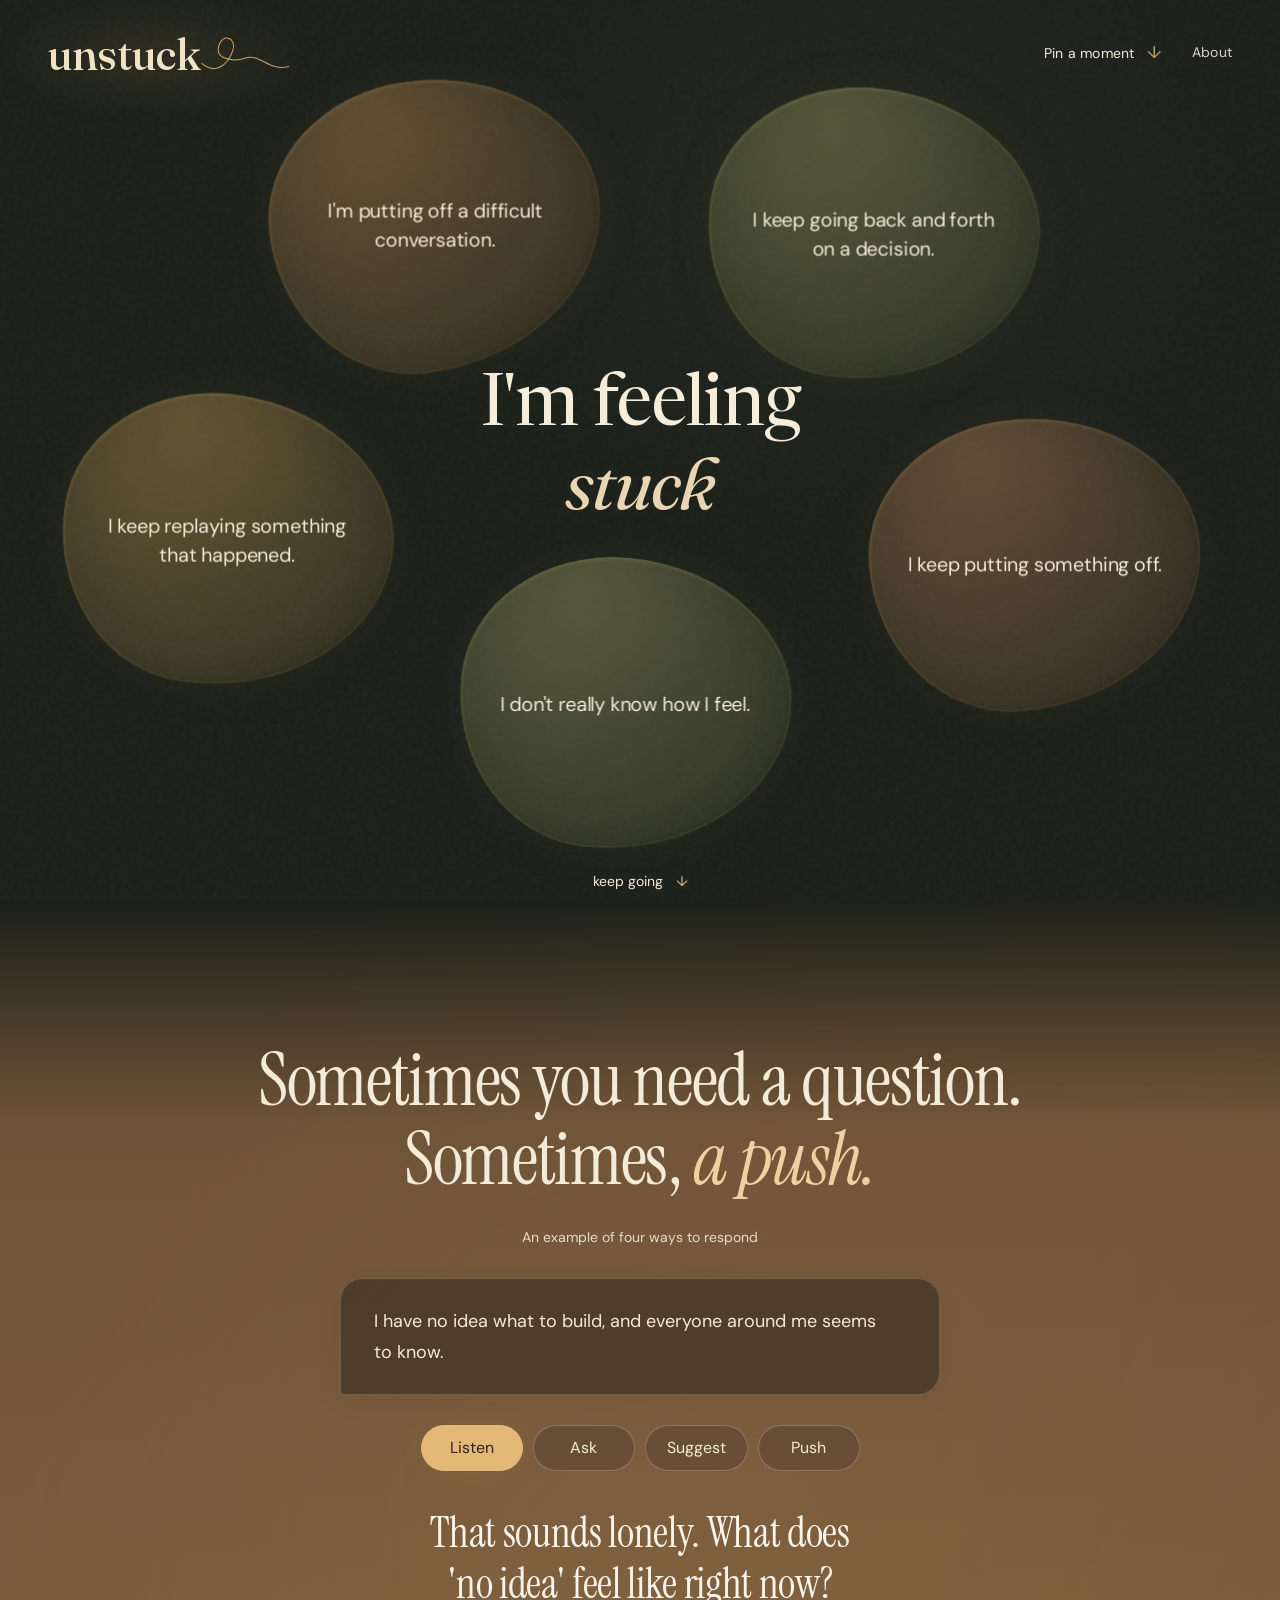
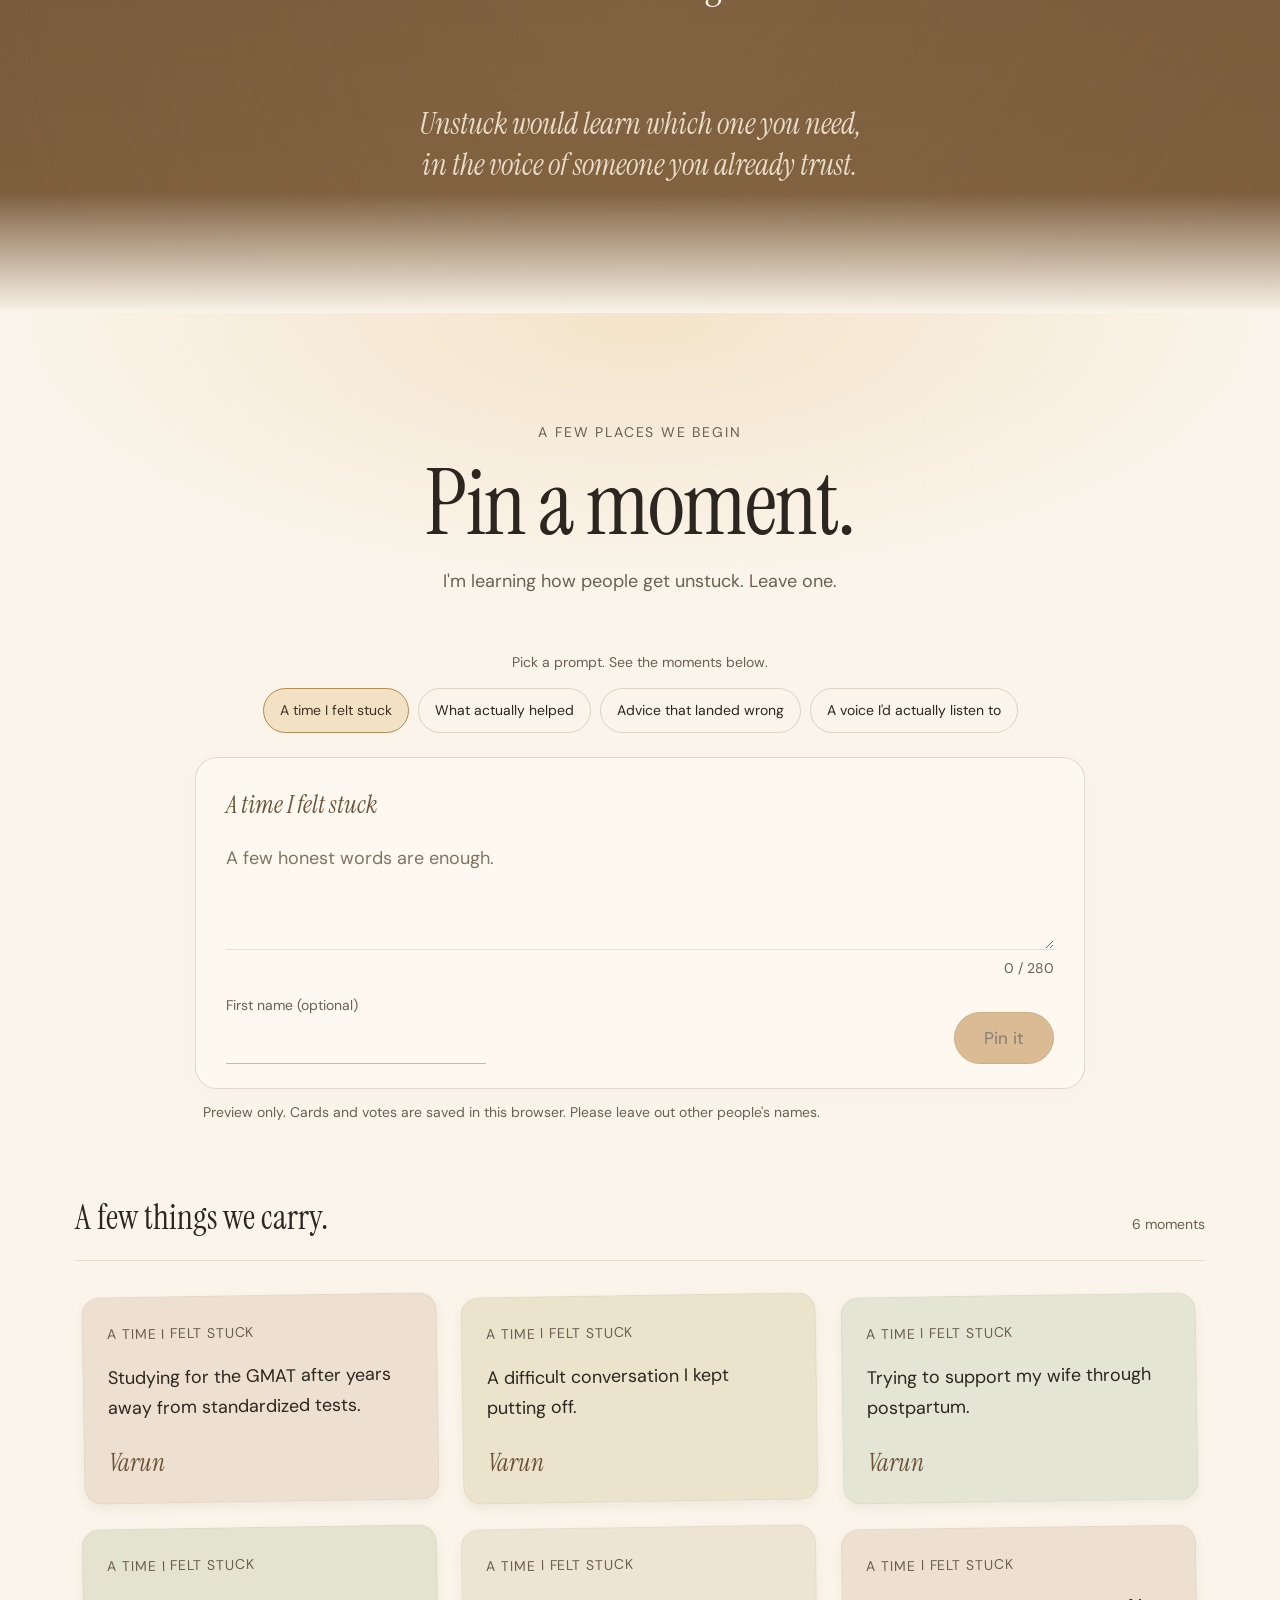
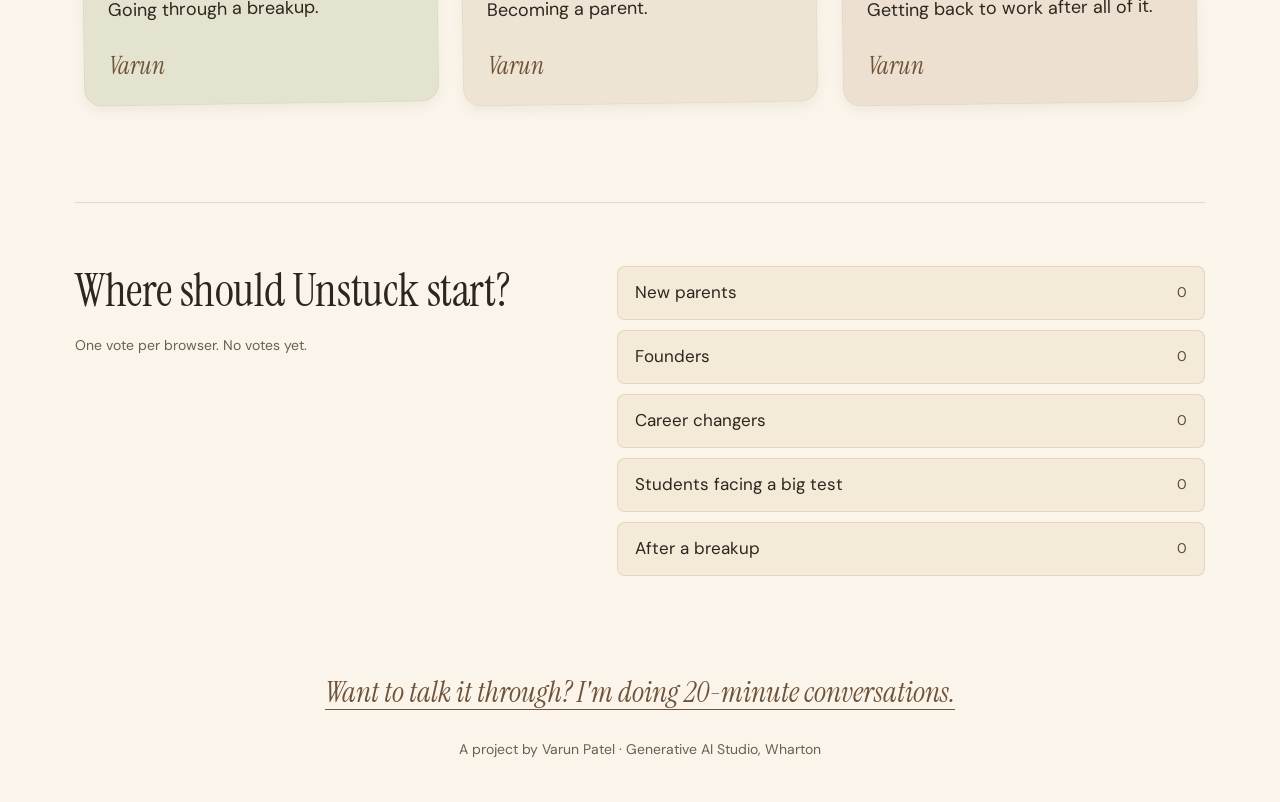
==== commit a2bf7d21: "Bring Loose Thread identity into Dawn and the center headline" ====
--- a/dawn.html
+++ b/dawn.html
@@ -6,21 +6,25 @@
   <meta name="theme-color" content="#1b2019">
   <meta name="description" content="A little room to understand what feels stuck, and find a place to begin.">
   <title>Unstuck · Dawn</title>
-  <link rel="icon" href="./assets/mark.svg" type="image/svg+xml">
+  <link rel="icon" href="./assets/brand/thread-mark.svg" type="image/svg+xml">
   <link rel="stylesheet" href="./assets/fonts.css">
   <link rel="stylesheet" href="./assets/font-options.css">
   <link rel="stylesheet" href="./style.css">
   <link rel="stylesheet" href="./experience.css">
-  <link rel="stylesheet" href="./dawn.css?v=dawn-6">
+  <link rel="stylesheet" href="./dawn.css?v=dawn-7">
   <link rel="stylesheet" href="./dawn-demo.css?v=dawn-1">
   <link rel="stylesheet" href="./board.css?v=dawn-1">
+  <link rel="stylesheet" href="./assets/brand/loose-thread.css?v=brand-1">
+  <link rel="preload" href="./assets/brand/fraunces-wordmark.woff2" as="font" type="font/woff2" crossorigin>
+  <link rel="preload" href="./assets/brand/fraunces-stuck-italic.woff2" as="font" type="font/woff2" crossorigin>
 </head>
 <body data-design="dawn" data-view="home">
   <div class="atmosphere" aria-hidden="true"><div class="ambient-light"></div><div class="grain"></div></div>
   <a class="skip-link" href="#main">Skip to the choices</a>
   <header class="masthead">
-    <a href="#" class="wordmark" aria-label="Get Unstuck, back to the beginning">
-      <span class="brand-get">get</span><span class="brand-name">Unstuck<span class="brand-spark" aria-hidden="true"></span></span>
+    <a href="#" class="wordmark loose-thread" aria-label="Unstuck, back to the beginning">
+      <span class="loose-thread-word" aria-hidden="true">unstuck</span>
+      <svg class="loose-thread-tail" viewBox="0 0 156 78" aria-hidden="true" focusable="false"><path class="loose-thread-line" d="M1 56C18 70 37 68 51 43C67 14 44 2 34 17C16 49 57 53 78 46C104 38 120 70 154 61"/></svg>
     </a>
     <div class="header-links"><button class="about-link pin-link" data-scroll-board>Pin a moment <span aria-hidden="true">↓</span></button><button class="about-link" id="about-open">About</button></div>
   </header>
@@ -40,6 +44,6 @@
   </dialog>
   <div id="toast" class="toast" role="status"></div>
   <script type="module" src="./app.js?v=dawn-4"></script>
-  <script type="module" src="./dawn.js?v=dawn-1"></script>
+  <script type="module" src="./dawn.js?v=dawn-2"></script>
 </body>
 </html>
--- a/dawn.css
+++ b/dawn.css
@@ -1,4 +1,4 @@
-body[data-design="dawn"]{--feeling-font:"Newsreader",Georgia,serif;--stuck-font:"Newsreader",Georgia,serif;--bubble-font:"DM Sans",sans-serif;--night:#1b2019;--moss:#2a3124;--olive:#4a4b33;--umber:#6e5338;--amber:#c38d52;--honey:#e4b978;--cream:#f4ead8;--paper:#faf4ea;--ink:#2b261f;--ink-soft:#6b5f50;--lift:0;--dawn:0;--home-progress:0;--heading-scale:1;--sky-color:#1b2019;--grain-opacity:.065;isolation:isolate;background:var(--sky-color);color:var(--cream);font-size:18px;transition:background-color 1.2s ease}
+body[data-design="dawn"]{--feeling-font:"Newsreader",Georgia,serif;--stuck-font:"Fraunces",Georgia,serif;--bubble-font:"DM Sans",sans-serif;--night:#1b2019;--moss:#2a3124;--olive:#4a4b33;--umber:#6e5338;--amber:#c38d52;--honey:#e4b978;--cream:#f4ead8;--paper:#faf4ea;--ink:#2b261f;--ink-soft:#6b5f50;--lift:0;--dawn:0;--home-progress:0;--heading-scale:1;--sky-color:#1b2019;--grain-opacity:.065;isolation:isolate;background:var(--sky-color);color:var(--cream);font-size:18px;transition:background-color 1.2s ease}
 body[data-design="dawn"] .atmosphere{background:radial-gradient(ellipse at 50% 54%,rgba(195,141,82,calc(var(--lift)*.28)),transparent 67%);transition:background 1.2s ease}
 body[data-design="dawn"] .ambient-light{opacity:calc(.35 + var(--lift)*.65);transition:opacity 1.2s}
 body[data-design="dawn"] .grain{opacity:var(--grain-opacity);transition:opacity 1.2s}
--- a/assets/brand/loose-thread.css
+++ b/assets/brand/loose-thread.css
@@ -0,0 +1,70 @@
+@font-face {
+  font-family: 'Fraunces';
+  font-style: normal;
+  font-weight: 500;
+  font-display: swap;
+  src: url('./fraunces-wordmark.woff2') format('woff2');
+}
+@font-face {
+  font-family: 'Fraunces';
+  font-style: italic;
+  font-weight: 400;
+  font-display: swap;
+  src: url('./fraunces-stuck-italic.woff2') format('woff2');
+}
+
+body[data-design="dawn"] .wordmark.loose-thread {
+  --brand-size: clamp(42px, 3.45vw, 52px);
+  display: inline-flex;
+  flex-direction: row;
+  align-items: center;
+  flex-shrink: 0;
+  min-height: 60px;
+  padding: 4px 0;
+  color: #f0e2c5;
+  isolation: isolate;
+  border-radius: 6px;
+}
+.loose-thread::before {
+  content: '';
+  position: absolute;
+  inset: -30px -30px -25px -32px;
+  z-index: -1;
+  pointer-events: none;
+  background: radial-gradient(ellipse at 45% 54%, #bc824a24, #bc824a08 48%, transparent 72%);
+  filter: blur(13px);
+}
+.loose-thread-word {
+  font: 500 var(--brand-size)/1 'Fraunces', Georgia, serif;
+  letter-spacing: .005em;
+}
+.loose-thread-tail {
+  display: block;
+  width: calc(var(--brand-size) * 2.02);
+  height: var(--brand-size);
+  margin-left: -1px;
+  overflow: visible;
+}
+.loose-thread-line {
+  fill: none;
+  stroke: #d39a62;
+  stroke-width: 1.9;
+  stroke-linecap: round;
+  stroke-linejoin: round;
+  transition: stroke .7s ease;
+}
+.loose-thread:is(:hover, :focus-visible) .loose-thread-line { stroke: #e4b978; }
+@media (min-width: 1550px) {
+  body[data-design="dawn"] .masthead { padding-top: 35px; }
+}
+@media (max-width: 760px) {
+  body[data-design="dawn"] .wordmark.loose-thread { --brand-size: 35px; min-height: 48px; }
+  .loose-thread-tail { width: calc(var(--brand-size) * 1.85); }
+}
+@media (max-width: 380px) {
+  body[data-design="dawn"] .masthead { padding-left: 20px; padding-right: 20px; }
+  body[data-design="dawn"] .wordmark.loose-thread { --brand-size: 29px; }
+}
+@media (prefers-reduced-motion: reduce) {
+  .loose-thread-line { transition: none; }
+}
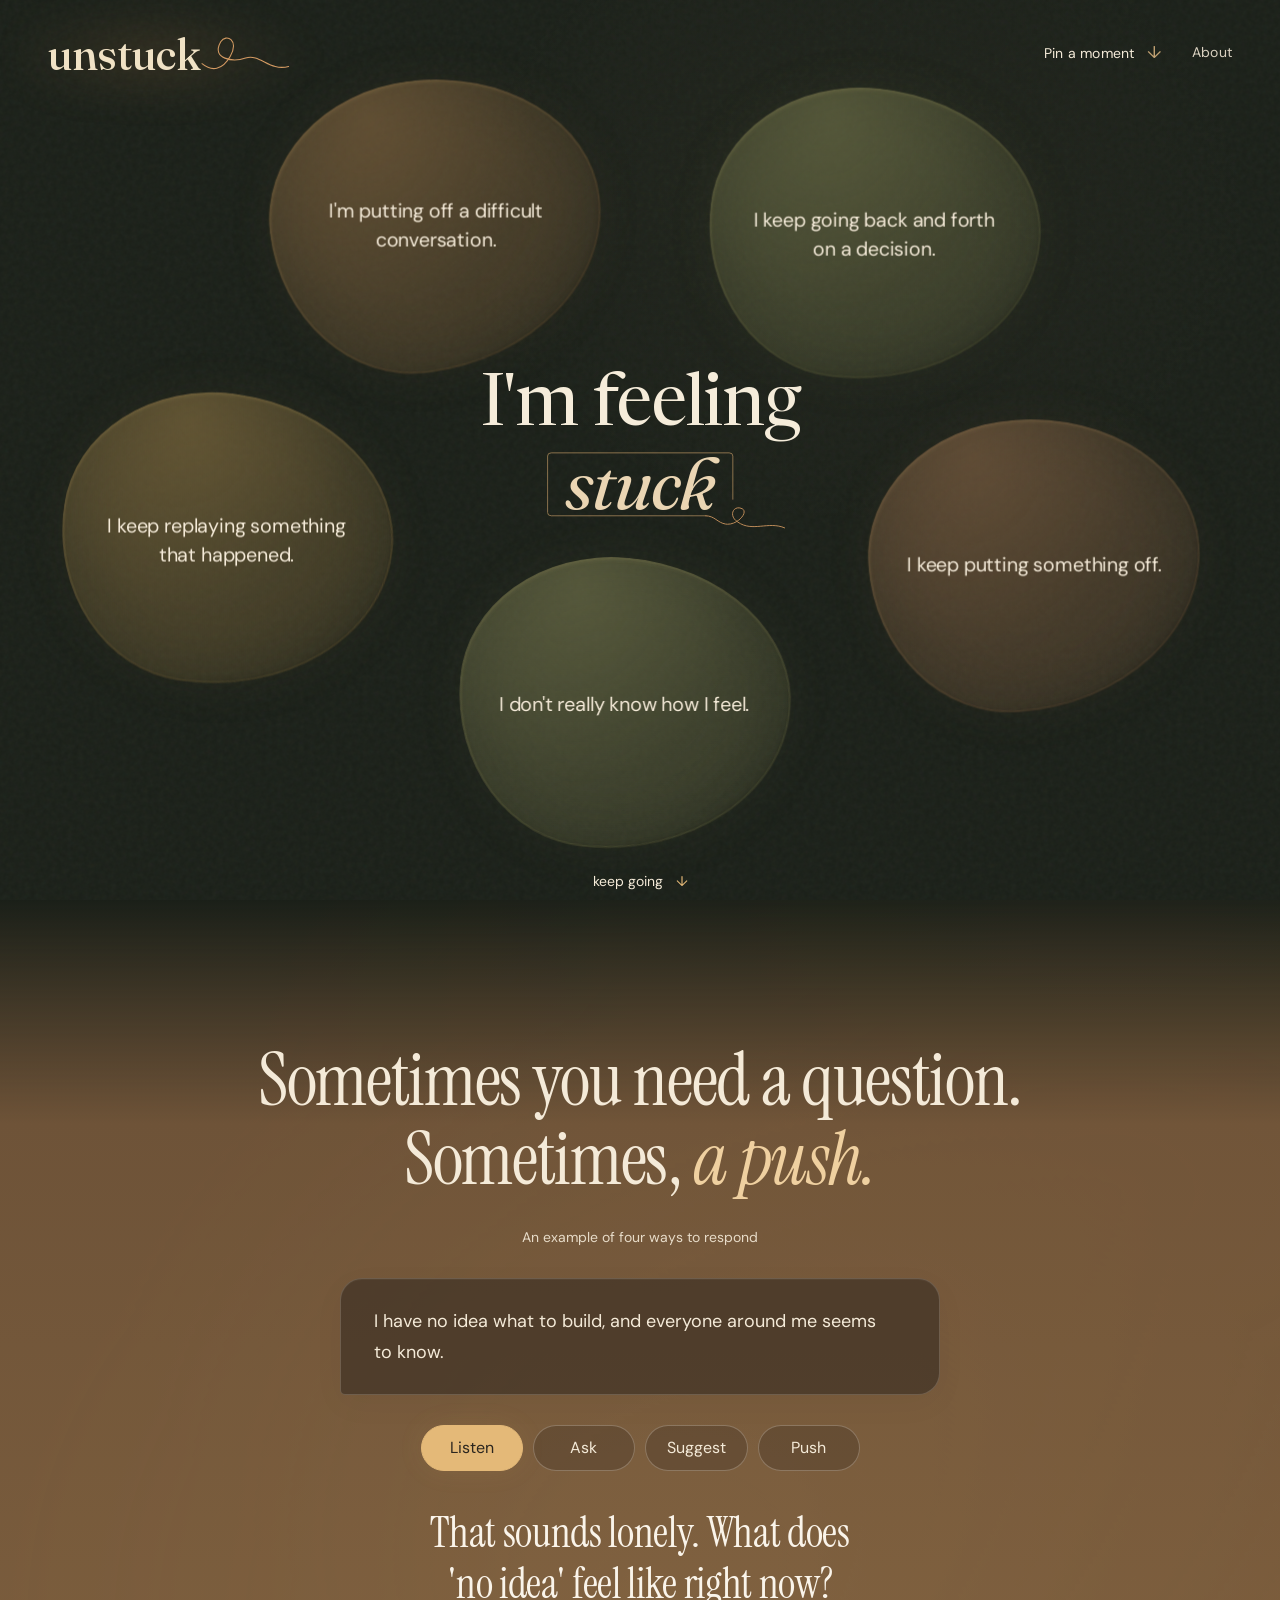
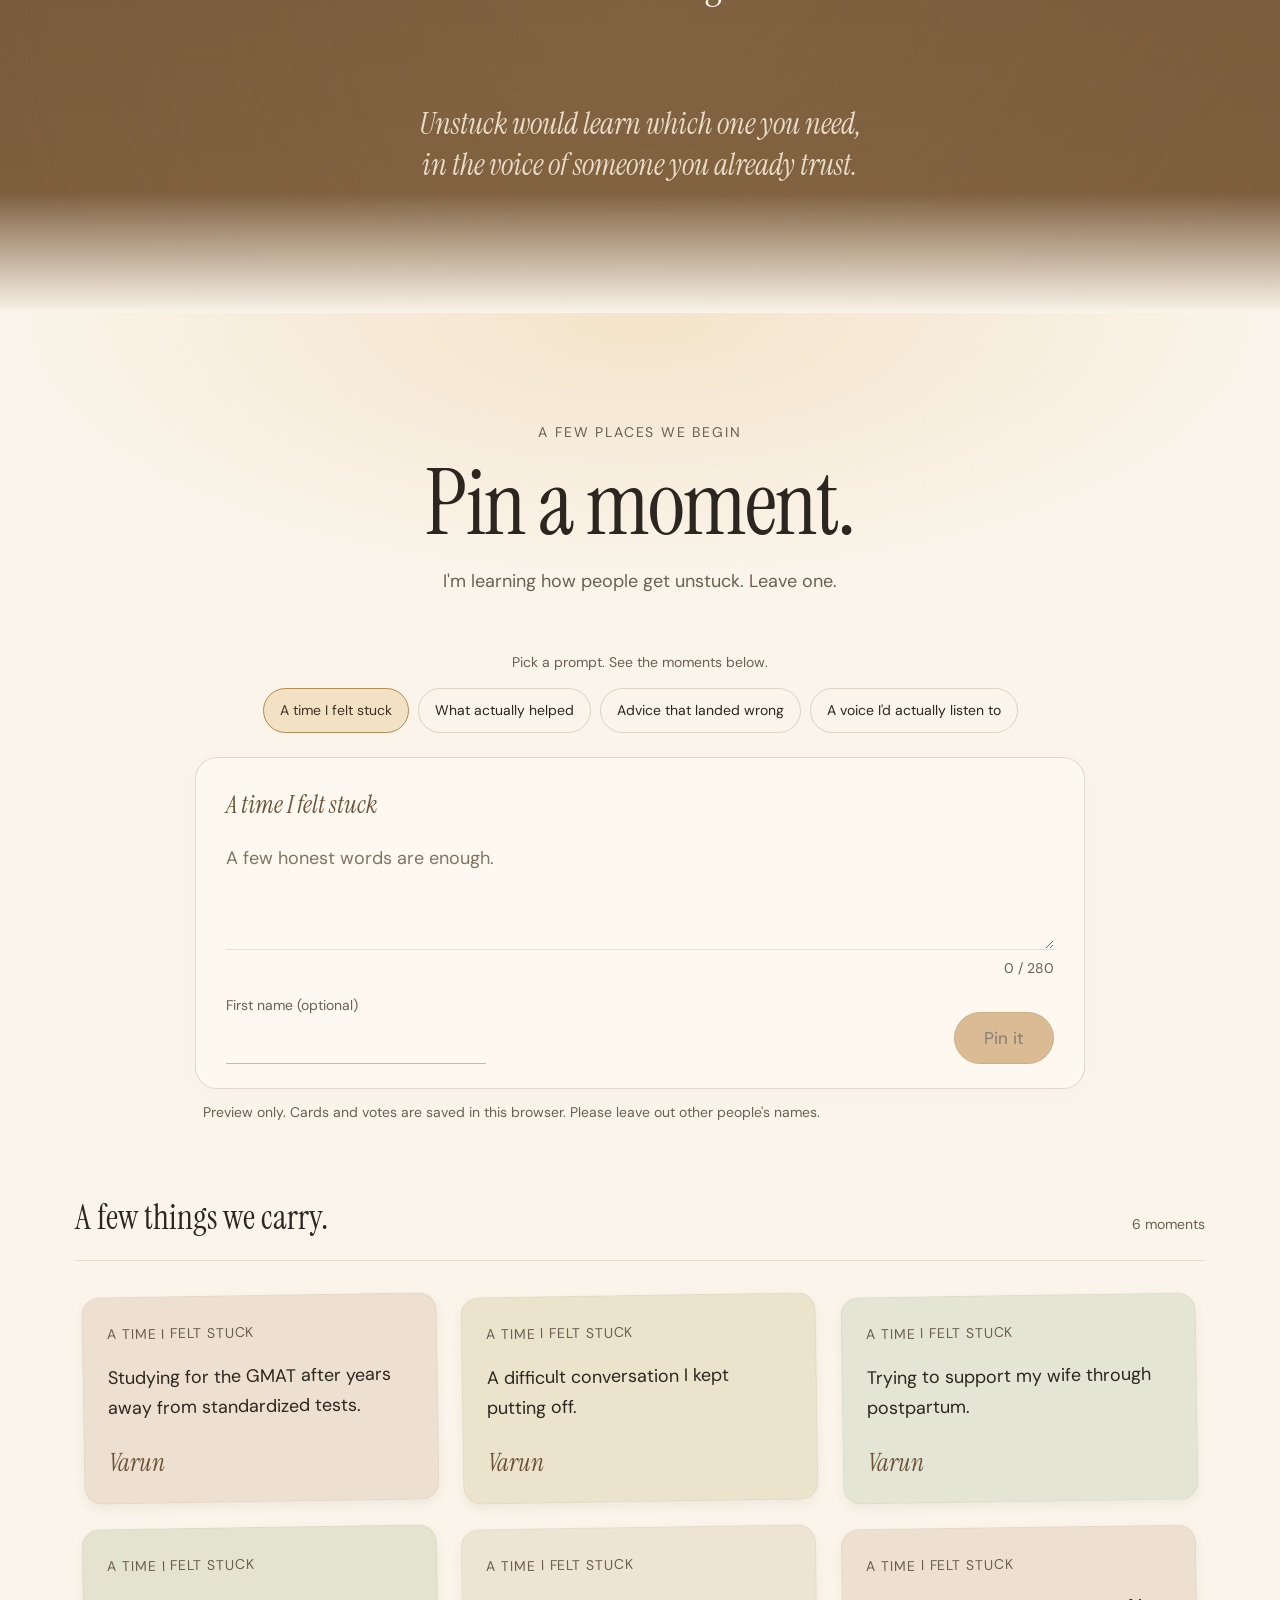
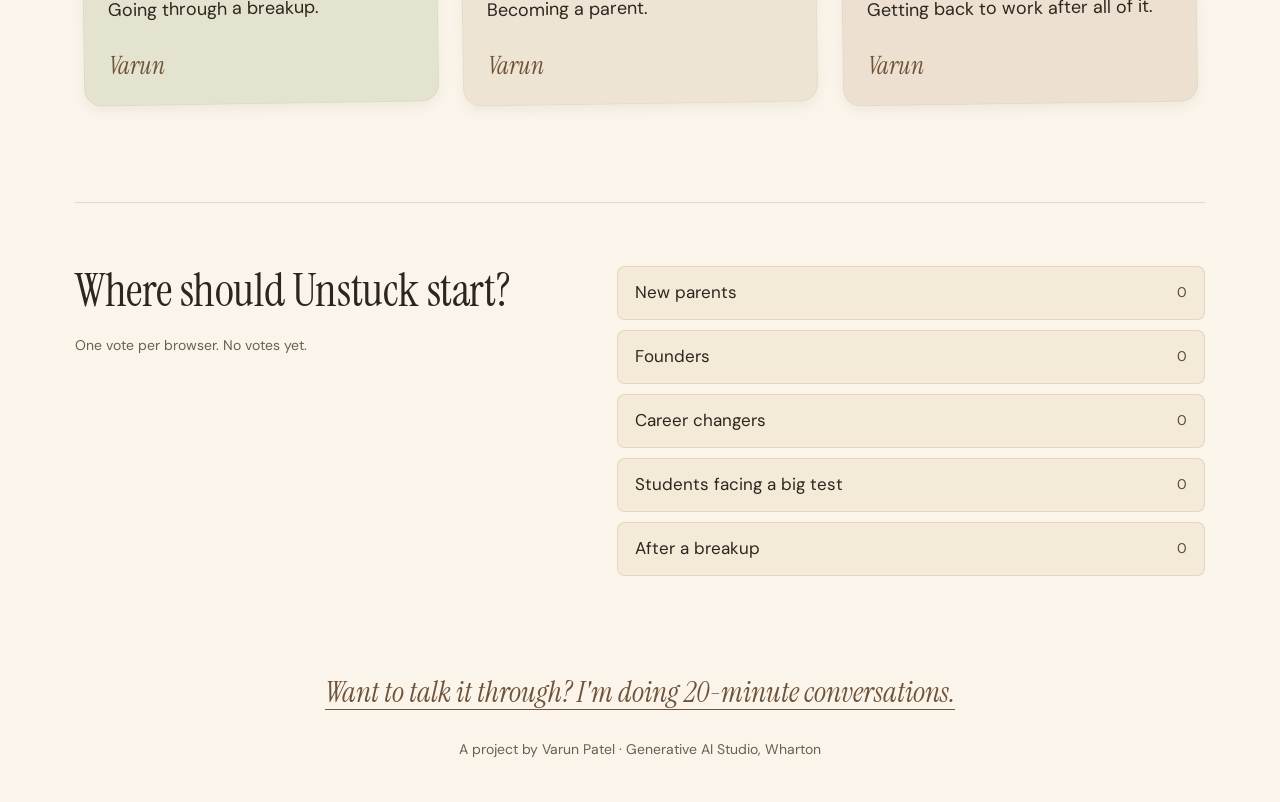
==== commit 6775f66f: "Frame stuck with an open corner and loose bronze thread" ====
--- a/dawn.html
+++ b/dawn.html
@@ -11,7 +11,7 @@
   <link rel="stylesheet" href="./assets/font-options.css">
   <link rel="stylesheet" href="./style.css">
   <link rel="stylesheet" href="./experience.css">
-  <link rel="stylesheet" href="./dawn.css?v=dawn-7">
+  <link rel="stylesheet" href="./dawn.css?v=dawn-8">
   <link rel="stylesheet" href="./dawn-demo.css?v=dawn-1">
   <link rel="stylesheet" href="./board.css?v=dawn-1">
   <link rel="stylesheet" href="./assets/brand/loose-thread.css?v=brand-1">
@@ -43,7 +43,7 @@
     <button class="text-button" id="about-return">Back to the space <span aria-hidden="true">↗</span></button>
   </dialog>
   <div id="toast" class="toast" role="status"></div>
-  <script type="module" src="./app.js?v=dawn-4"></script>
+  <script type="module" src="./app.js?v=dawn-8"></script>
   <script type="module" src="./dawn.js?v=dawn-2"></script>
 </body>
 </html>
--- a/dawn.css
+++ b/dawn.css
@@ -29,6 +29,12 @@
 body[data-design="dawn"] .center-thought{opacity:calc(1 - var(--home-progress)*1.7)}
 body[data-design="dawn"] .home-scene .center-thought h1{font-family:var(--feeling-font,var(--serif));font-weight:var(--feeling-weight,400);font-size:clamp(52px,5.6vw,88px)}
 body[data-design="dawn"] .home-scene .center-thought h1 em{font-family:var(--stuck-font,var(--serif));font-weight:var(--stuck-weight,400)}
+/* The lower-right corner opens into the same loose thread as the wordmark. */
+body[data-design="dawn"] .stuck-enclosure{position:relative;display:inline-block;padding-inline:.28em;isolation:isolate}
+body[data-design="dawn"] .stuck-frame{position:absolute;left:0;top:.07em;width:100%;height:.94em;overflow:visible;pointer-events:none;fill:none;stroke-linecap:round;stroke-linejoin:round}
+body[data-design="dawn"] .stuck-frame path{vector-effect:non-scaling-stroke;stroke-width:1}
+body[data-design="dawn"] .stuck-frame-edge{stroke:#cba16a;opacity:.63}
+body[data-design="dawn"] .stuck-frame-thread{stroke:#d39a62;opacity:.87}
 body[data-design="dawn"] :is(.orb-title,.orb-description){font-family:var(--bubble-font,var(--sans))}
 body[data-design="dawn"] .home-scene .orb-title{font-size:19.8px;line-height:1.45;color:var(--cream)}
 body[data-design="dawn"] .orb-description{font-size:15.4px;line-height:1.5;color:var(--cream);opacity:0}
@@ -90,6 +96,7 @@
   body[data-design="dawn"] .home-scene .constellation{gap:24px;padding:0 25px 62px}
   body[data-design="dawn"] .home-scene .center-thought{margin:0 0 12px}
   body[data-design="dawn"] .home-scene .center-thought h1{font-size:60px}
+  body[data-design="dawn"] .stuck-enclosure{display:block;width:max-content;margin-inline:auto}
   body[data-design="dawn"] .keep-going{bottom:6px}
   body[data-design="dawn"] .space-layout{width:calc(100% - 24px);margin-top:6px}
   body[data-design="dawn"] .space-shell{min-height:0;padding:44px 22px 55px}
